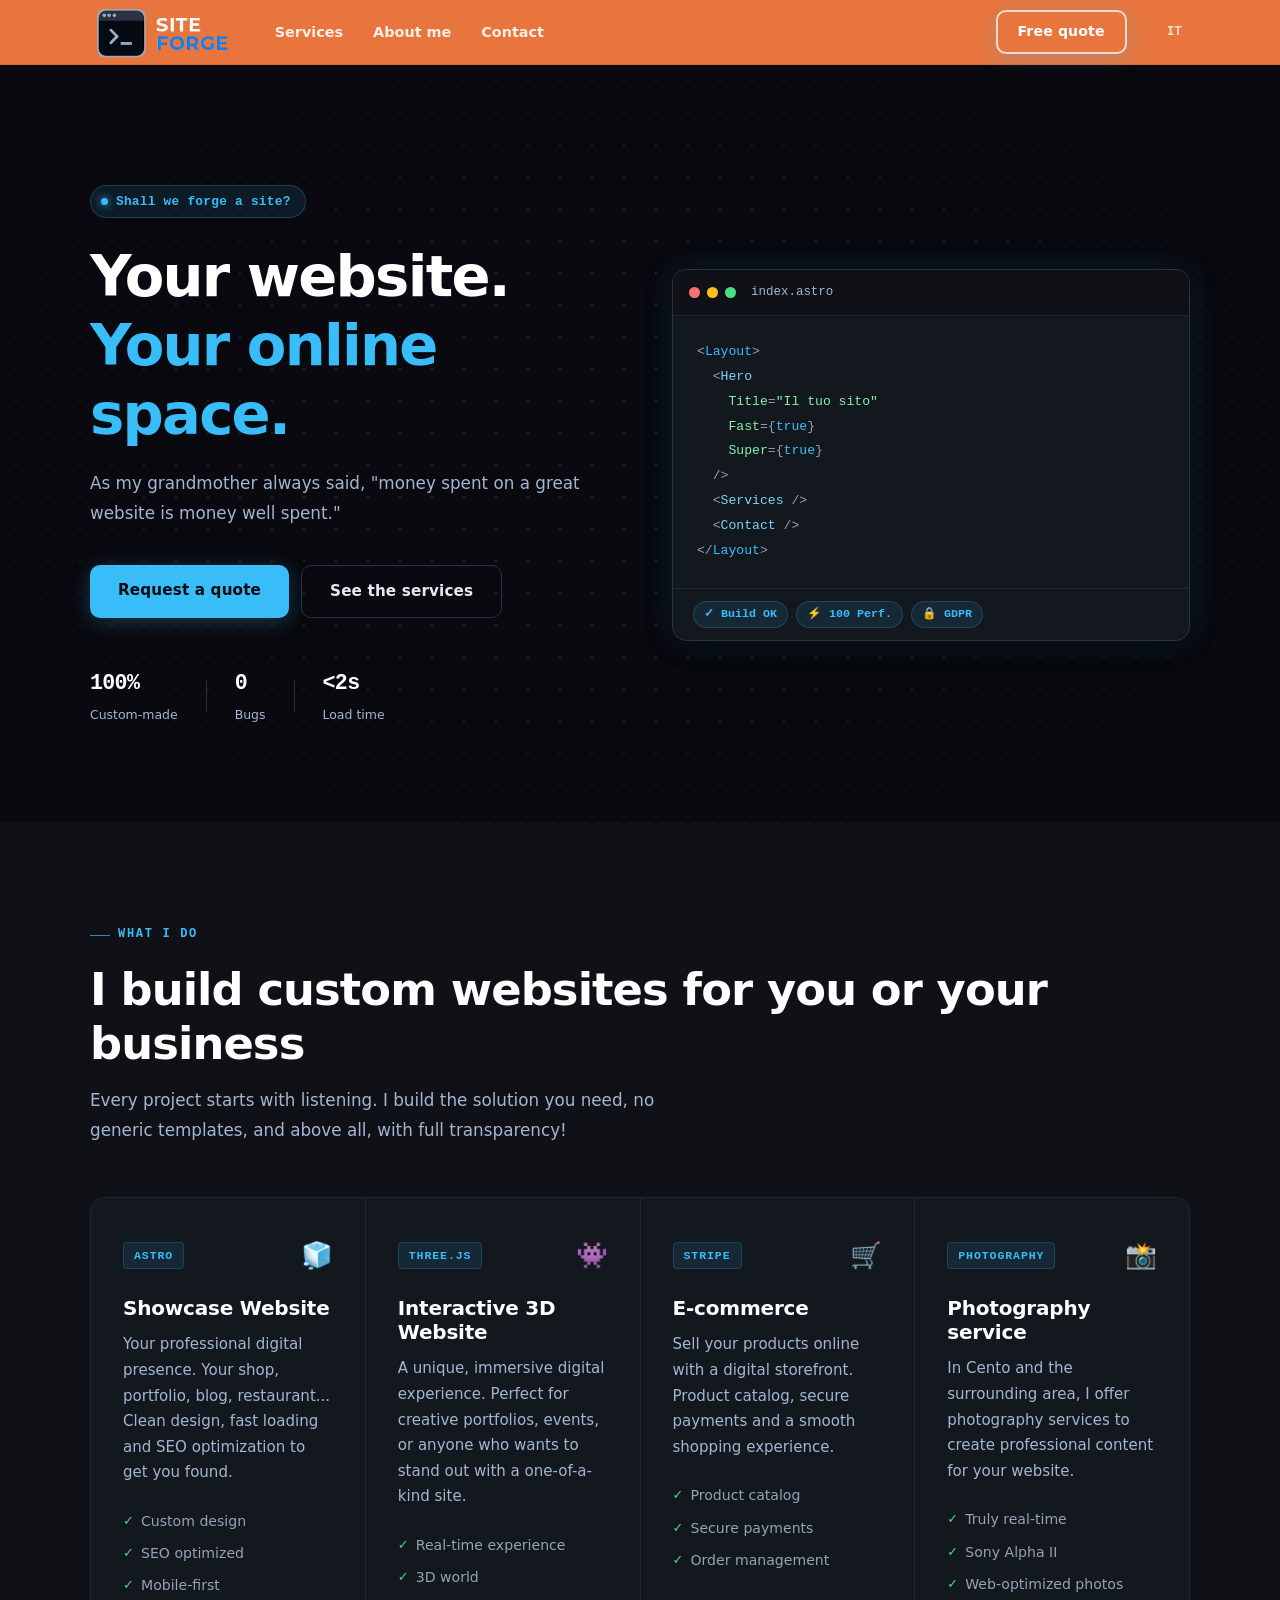
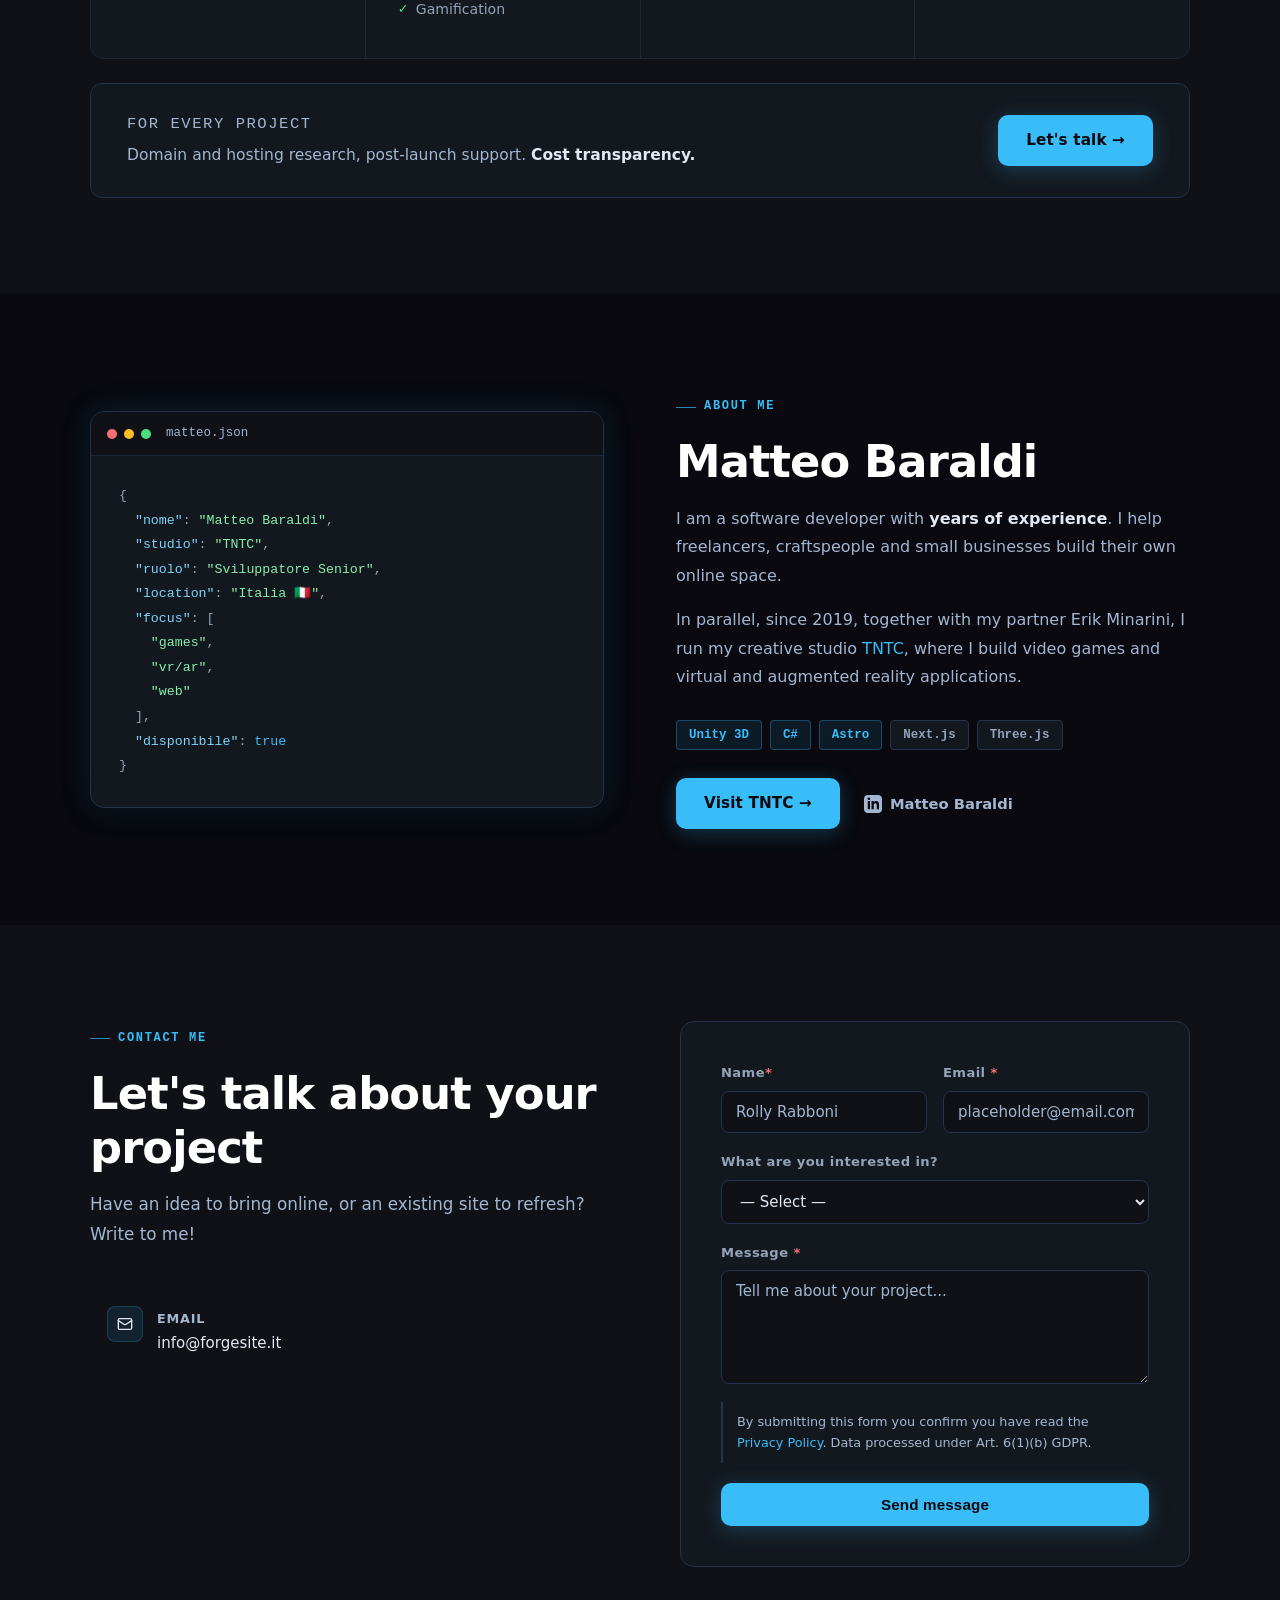
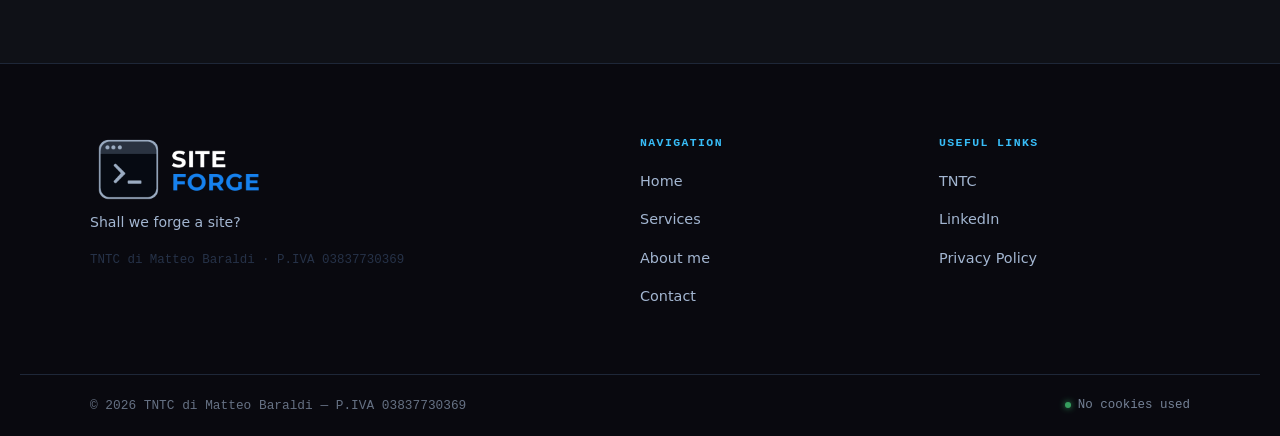
==== en/index.html @ 625a4e88 "Deploy 2026-10-27 16:17 — 124acb19df984d0ac7cc05649ea9182deb481b5a" ====
<!DOCTYPE html><html lang="en"> <head><meta charset="UTF-8"><meta name="viewport" content="width=device-width, initial-scale=1.0"><meta name="description" content="I build showcase sites, e-commerce stores and interactive 3D websites for businesses and professionals in Cento (Italy) and the surrounding area. Modern design, fast loading, SEO optimized."><meta name="author" content="Matteo Baraldi — TNTC"><meta name="robots" content="index, follow"><!-- Canonical --><link rel="canonical" href="https://forgesite.it/en/"><link rel="alternate" hreflang="it" href="https://forgesite.it/"><link rel="alternate" hreflang="en" href="https://forgesite.it/en/"><link rel="alternate" hreflang="x-default" href="https://forgesite.it/"><!-- Open Graph --><meta property="og:site_name" content="SITE FORGE"><meta property="og:title" content="SITE FORGE — Custom websites in Cento, Italy and surroundings"><meta property="og:description" content="I build showcase sites, e-commerce stores and interactive 3D websites for businesses and professionals in Cento (Italy) and the surrounding area. Modern design, fast loading, SEO optimized."><meta property="og:type" content="website"><meta property="og:locale" content="en_US"><meta property="og:url" content="https://forgesite.it/en/"><meta property="og:image" content="https://forgesite.it/thumb.png"><meta property="og:image:width" content="1200"><meta property="og:image:height" content="627"><meta property="og:image:alt" content="SITE FORGE — Custom websites in Cento, Italy and surroundings"><!-- Twitter / X Card --><meta name="twitter:card" content="summary_large_image"><meta name="twitter:title" content="SITE FORGE — Custom websites in Cento, Italy and surroundings"><meta name="twitter:description" content="I build showcase sites, e-commerce stores and interactive 3D websites for businesses and professionals in Cento (Italy) and the surrounding area. Modern design, fast loading, SEO optimized."><meta name="twitter:image" content="https://forgesite.it/thumb.png"><meta name="twitter:image:alt" content="SITE FORGE — Custom websites in Cento, Italy and surroundings"><!-- JSON-LD Structured Data --><script type="application/ld+json">{"@context":"https://schema.org","@graph":[{"@type":"Person","@id":"https://forgesite.it/#person","name":"Matteo Baraldi","url":"https://forgesite.it","email":"info@forgesite.it","jobTitle":"Senior Developer","worksFor":{"@type":"Organization","name":"TNTC di Matteo Baraldi","legalName":"TNTC di Matteo Baraldi","taxID":"03837730369","url":"https://toughnuttocrack.it"},"areaServed":["Cento"],"knowsAbout":["Web Development","Astro","Three.js","E-commerce","SEO"],"sameAs":["https://toughnuttocrack.it","https://www.linkedin.com/in/matteo-baraldi-51747b103"]},{"@type":"ProfessionalService","@id":"https://forgesite.it/#business","name":"SITE FORGE","url":"https://forgesite.it","email":"info@forgesite.it","image":"https://forgesite.it/thumb.png","logo":"https://forgesite.it/512.png","description":"I build showcase sites, e-commerce stores and interactive 3D websites for businesses and professionals in Cento (Italy) and the surrounding area. Modern design, fast loading, SEO optimized.","founder":{"@id":"https://forgesite.it/#person"},"address":{"@type":"PostalAddress","addressRegion":"Emilia-Romagna","addressCountry":"IT"},"areaServed":[{"@type":"City","name":"Cento"},{"@type":"Country","name":"Italia"}],"priceRange":"€€","knowsLanguage":["it","en"]},{"@type":"WebSite","@id":"https://forgesite.it/#website","url":"https://forgesite.it","name":"SITE FORGE","description":"I build showcase sites, e-commerce stores and interactive 3D websites for businesses and professionals in Cento (Italy) and the surrounding area. Modern design, fast loading, SEO optimized.","publisher":{"@id":"https://forgesite.it/#person"},"inLanguage":"en-US"}]}</script><title>SITE FORGE — Custom websites in Cento, Italy and surroundings</title><link rel="icon" type="image/png" sizes="32x32" href="/favicon.png"><link rel="icon" type="image/png" sizes="128x128" href="/128.png"><link rel="icon" type="image/png" sizes="256x256" href="/256.png"><link rel="apple-touch-icon" sizes="256x256" href="/256.png"><!-- GoatCounter analytics — no cookies, GDPR compliant --><script data-goatcounter="https://siteforge.goatcounter.com/count" async src="//gc.zgo.at/count.js"></script><link rel="stylesheet" href="/_astro/index.D1YU9sCZ.css">
<link rel="stylesheet" href="/_astro/index.CNVPacbz.css"></head> <body>  <header class="site-header" id="top" data-astro-cid-3ef6ksr2> <div class="header-inner container" data-astro-cid-3ef6ksr2> <a href="/en" class="logo" aria-label="SITE FORGE — back to top" data-astro-cid-3ef6ksr2> <img src="/256.png" alt="" class="logo-img" width="256" height="256" data-astro-cid-3ef6ksr2> </a> <nav aria-label="Main navigation" data-astro-cid-3ef6ksr2> <ul class="nav-list" data-astro-cid-3ef6ksr2> <li data-astro-cid-3ef6ksr2><a href="#servizi" class="nav-link" data-astro-cid-3ef6ksr2>Services</a></li><li data-astro-cid-3ef6ksr2><a href="#chi-sono" class="nav-link" data-astro-cid-3ef6ksr2>About me</a></li><li data-astro-cid-3ef6ksr2><a href="#contattami" class="nav-link" data-astro-cid-3ef6ksr2>Contact</a></li> </ul> </nav> <a href="#contattami" class="btn btn-primary header-cta" data-astro-cid-3ef6ksr2>Free quote</a> <a href="/" class="lang-switch" data-astro-cid-3ef6ksr2>IT</a> <button class="burger" aria-label="Open menu" aria-expanded="false" aria-controls="mobile-menu" data-astro-cid-3ef6ksr2> <span data-astro-cid-3ef6ksr2></span><span data-astro-cid-3ef6ksr2></span><span data-astro-cid-3ef6ksr2></span> </button> </div> <div class="mobile-menu" id="mobile-menu" aria-hidden="true" data-astro-cid-3ef6ksr2> <ul data-astro-cid-3ef6ksr2> <li data-astro-cid-3ef6ksr2><a href="#servizi" class="mobile-link" data-astro-cid-3ef6ksr2>Services</a></li><li data-astro-cid-3ef6ksr2><a href="#chi-sono" class="mobile-link" data-astro-cid-3ef6ksr2>About me</a></li><li data-astro-cid-3ef6ksr2><a href="#contattami" class="mobile-link" data-astro-cid-3ef6ksr2>Contact</a></li> <li data-astro-cid-3ef6ksr2><a href="#contattami" class="btn btn-primary" style="margin-top:8px;display:block;text-align:center;" data-astro-cid-3ef6ksr2>Free quote</a></li> <li data-astro-cid-3ef6ksr2><a href="/" class="mobile-link" data-astro-cid-3ef6ksr2>IT</a></li> </ul> </div> </header> <script type="module">const t=document.querySelector(".burger"),r=document.getElementById("mobile-menu");t.addEventListener("click",()=>{const e=t.getAttribute("aria-expanded")==="true";t.setAttribute("aria-expanded",String(!e)),r.setAttribute("aria-hidden",String(e)),r.classList.toggle("open",!e),t.classList.toggle("active",!e)});document.querySelectorAll(".mobile-link").forEach(e=>{e.addEventListener("click",()=>{t.setAttribute("aria-expanded","false"),r.setAttribute("aria-hidden","true"),r.classList.remove("open"),t.classList.remove("active")})});const i=document.querySelector(".site-header");window.addEventListener("scroll",()=>{i.classList.toggle("scrolled",window.scrollY>40)},{passive:!0});</script>  <main> <section class="hero" aria-label="Introduction" data-astro-cid-bbe6dxrz> <!-- dot grid background --> <div class="hero-grid" aria-hidden="true" data-astro-cid-bbe6dxrz></div> <div class="hero-inner container" data-astro-cid-bbe6dxrz> <div class="hero-content fade-in" data-astro-cid-bbe6dxrz> <div class="hero-badge" data-astro-cid-bbe6dxrz> <span class="badge-dot" data-astro-cid-bbe6dxrz></span> <span data-astro-cid-bbe6dxrz>Shall we forge a site?</span> </div> <h1 class="hero-title" data-astro-cid-bbe6dxrz> Your website.<br data-astro-cid-bbe6dxrz> <span class="accent" data-astro-cid-bbe6dxrz>Your online space.</span> </h1> <p class="hero-desc" data-astro-cid-bbe6dxrz> As my grandmother always said, &quot;money spent on a great website is money well spent.&quot; </p> <div class="hero-actions" data-astro-cid-bbe6dxrz> <a href="#contattami" class="btn btn-primary" data-astro-cid-bbe6dxrz>Request a quote</a> <a href="#servizi" class="btn btn-outline" data-astro-cid-bbe6dxrz>See the services</a> </div> <div class="hero-stats" data-astro-cid-bbe6dxrz> <div class="stat" data-astro-cid-bbe6dxrz> <span class="stat-n" data-astro-cid-bbe6dxrz>100%</span> <span class="stat-l" data-astro-cid-bbe6dxrz>Custom-made</span> </div> <div class="stat-divider" aria-hidden="true" data-astro-cid-bbe6dxrz></div> <div class="stat" data-astro-cid-bbe6dxrz> <span class="stat-n" data-astro-cid-bbe6dxrz>0</span> <span class="stat-l" data-astro-cid-bbe6dxrz>Bugs</span> </div> <div class="stat-divider" aria-hidden="true" data-astro-cid-bbe6dxrz></div> <div class="stat" data-astro-cid-bbe6dxrz> <span class="stat-n" data-astro-cid-bbe6dxrz>&lt;2s</span> <span class="stat-l" data-astro-cid-bbe6dxrz>Load time</span> </div> </div> </div> <div class="hero-visual fade-in" aria-hidden="true" data-astro-cid-bbe6dxrz> <div class="code-window" data-astro-cid-bbe6dxrz> <div class="code-bar" data-astro-cid-bbe6dxrz> <span class="dot r" data-astro-cid-bbe6dxrz></span><span class="dot y" data-astro-cid-bbe6dxrz></span><span class="dot g" data-astro-cid-bbe6dxrz></span> <span class="code-filename" data-astro-cid-bbe6dxrz>index.astro</span> </div> <pre class="code-body" data-astro-cid-bbe6dxrz><span class="c-muted" data-astro-cid-bbe6dxrz>&lt;</span><span class="c-accent" data-astro-cid-bbe6dxrz>Layout</span><span class="c-muted" data-astro-cid-bbe6dxrz>&gt;</span>
  <span class="c-muted" data-astro-cid-bbe6dxrz>&lt;</span><span class="c-blue" data-astro-cid-bbe6dxrz>Hero</span>
    <span class="c-green" data-astro-cid-bbe6dxrz>Title</span><span class="c-muted" data-astro-cid-bbe6dxrz>=</span><span class="c-green" data-astro-cid-bbe6dxrz>"Il tuo sito"</span>
    <span class="c-green" data-astro-cid-bbe6dxrz>Fast</span><span class="c-muted" data-astro-cid-bbe6dxrz>=&lbrace;</span><span class="c-accent" data-astro-cid-bbe6dxrz>true</span><span class="c-muted" data-astro-cid-bbe6dxrz>&rbrace;</span>
    <span class="c-green" data-astro-cid-bbe6dxrz>Super</span><span class="c-muted" data-astro-cid-bbe6dxrz>=&lbrace;</span><span class="c-accent" data-astro-cid-bbe6dxrz>true</span><span class="c-muted" data-astro-cid-bbe6dxrz>&rbrace;</span>
  <span class="c-muted" data-astro-cid-bbe6dxrz>/&gt;</span>
  <span class="c-muted" data-astro-cid-bbe6dxrz>&lt;</span><span class="c-blue" data-astro-cid-bbe6dxrz>Services</span> <span class="c-muted" data-astro-cid-bbe6dxrz>/&gt;</span>
  <span class="c-muted" data-astro-cid-bbe6dxrz>&lt;</span><span class="c-blue" data-astro-cid-bbe6dxrz>Contact</span> <span class="c-muted" data-astro-cid-bbe6dxrz>/&gt;</span>
<span class="c-muted" data-astro-cid-bbe6dxrz>&lt;/</span><span class="c-accent" data-astro-cid-bbe6dxrz>Layout</span><span class="c-muted" data-astro-cid-bbe6dxrz>&gt;</span></pre> <div class="code-footer" data-astro-cid-bbe6dxrz> <span class="pill" data-astro-cid-bbe6dxrz>✓ Build OK</span> <span class="pill" data-astro-cid-bbe6dxrz>⚡ 100 Perf.</span> <span class="pill" data-astro-cid-bbe6dxrz>🔒 GDPR</span> </div> </div> </div> </div> </section>  <section id="servizi" aria-labelledby="servizi-title" data-astro-cid-w6twagzt> <div class="container" data-astro-cid-w6twagzt> <div class="fade-in" data-astro-cid-w6twagzt> <span class="section-label" data-astro-cid-w6twagzt>What I do</span> <h2 class="section-title" id="servizi-title" data-astro-cid-w6twagzt>I build custom websites for you or your business</h2> <p class="section-subtitle" data-astro-cid-w6twagzt> Every project starts with listening. I build the solution you need, no generic templates, and above all, with full transparency! </p> </div> <div class="servizi-grid" data-astro-cid-w6twagzt> <article class="card fade-in" style="transition-delay: 0s" data-astro-cid-w6twagzt> <div class="card-top" data-astro-cid-w6twagzt> <span class="card-tag" data-astro-cid-w6twagzt>Astro</span> <span class="card-emoji" aria-hidden="true" data-astro-cid-w6twagzt>🧊</span> </div> <h3 class="card-title" data-astro-cid-w6twagzt>Showcase Website</h3> <p class="card-desc" data-astro-cid-w6twagzt>Your professional digital presence. Your shop, portfolio, blog, restaurant... Clean design, fast loading and SEO optimization to get you found.</p> <ul class="card-punti" data-astro-cid-w6twagzt> <li data-astro-cid-w6twagzt>Custom design</li><li data-astro-cid-w6twagzt>SEO optimized</li><li data-astro-cid-w6twagzt>Mobile-first</li> </ul> </article><article class="card fade-in" style="transition-delay: 0.12s" data-astro-cid-w6twagzt> <div class="card-top" data-astro-cid-w6twagzt> <span class="card-tag" data-astro-cid-w6twagzt>Three.js</span> <span class="card-emoji" aria-hidden="true" data-astro-cid-w6twagzt>👾</span> </div> <h3 class="card-title" data-astro-cid-w6twagzt>Interactive 3D Website</h3> <p class="card-desc" data-astro-cid-w6twagzt>A unique, immersive digital experience. Perfect for creative portfolios, events, or anyone who wants to stand out with a one-of-a-kind site.</p> <ul class="card-punti" data-astro-cid-w6twagzt> <li data-astro-cid-w6twagzt>Real-time experience</li><li data-astro-cid-w6twagzt>3D world</li><li data-astro-cid-w6twagzt>Gamification</li> </ul> </article><article class="card fade-in" style="transition-delay: 0.24s" data-astro-cid-w6twagzt> <div class="card-top" data-astro-cid-w6twagzt> <span class="card-tag" data-astro-cid-w6twagzt>Stripe</span> <span class="card-emoji" aria-hidden="true" data-astro-cid-w6twagzt>🛒</span> </div> <h3 class="card-title" data-astro-cid-w6twagzt>E-commerce</h3> <p class="card-desc" data-astro-cid-w6twagzt>Sell your products online with a digital storefront. Product catalog, secure payments and a smooth shopping experience.</p> <ul class="card-punti" data-astro-cid-w6twagzt> <li data-astro-cid-w6twagzt>Product catalog</li><li data-astro-cid-w6twagzt>Secure payments</li><li data-astro-cid-w6twagzt>Order management</li> </ul> </article><article class="card fade-in" style="transition-delay: 0.36s" data-astro-cid-w6twagzt> <div class="card-top" data-astro-cid-w6twagzt> <span class="card-tag" data-astro-cid-w6twagzt>Photography</span> <span class="card-emoji" aria-hidden="true" data-astro-cid-w6twagzt>📸</span> </div> <h3 class="card-title" data-astro-cid-w6twagzt>Photography service</h3> <p class="card-desc" data-astro-cid-w6twagzt>In Cento and the surrounding area, I offer photography services to create professional content for your website.</p> <ul class="card-punti" data-astro-cid-w6twagzt> <li data-astro-cid-w6twagzt>Truly real-time</li><li data-astro-cid-w6twagzt>Sony Alpha II</li><li data-astro-cid-w6twagzt>Web-optimized photos</li> </ul> </article> </div> <div class="servizi-nota fade-in" data-astro-cid-w6twagzt> <div class="nota-text" data-astro-cid-w6twagzt> <p class="nota-label" data-astro-cid-w6twagzt>For every project</p> <p data-astro-cid-w6twagzt>Domain and hosting research, post-launch support. <strong data-astro-cid-w6twagzt>Cost transparency.</strong></p> </div> <a href="#contattami" class="btn btn-primary" data-astro-cid-w6twagzt>Let&#39;s talk →</a> </div> </div> </section>  <section id="chi-sono" aria-labelledby="chi-sono-title" data-astro-cid-bcfkmavs> <div class="container chi-inner" data-astro-cid-bcfkmavs> <!-- Code-style card left --> <div class="chi-card fade-in" aria-hidden="true" data-astro-cid-bcfkmavs> <div class="card-bar" data-astro-cid-bcfkmavs> <span class="dot r" data-astro-cid-bcfkmavs></span><span class="dot y" data-astro-cid-bcfkmavs></span><span class="dot g" data-astro-cid-bcfkmavs></span> <span class="card-file" data-astro-cid-bcfkmavs>matteo.json</span> </div> <pre class="card-code" data-astro-cid-bcfkmavs><code data-astro-cid-bcfkmavs>&lbrace;
  <span class="k" data-astro-cid-bcfkmavs>"nome"</span>: <span class="s" data-astro-cid-bcfkmavs>"Matteo Baraldi"</span>,
  <span class="k" data-astro-cid-bcfkmavs>"studio"</span>: <span class="s" data-astro-cid-bcfkmavs>"TNTC"</span>,
  <span class="k" data-astro-cid-bcfkmavs>"ruolo"</span>: <span class="s" data-astro-cid-bcfkmavs>"Sviluppatore Senior"</span>,
  <span class="k" data-astro-cid-bcfkmavs>"location"</span>: <span class="s" data-astro-cid-bcfkmavs>"Italia 🇮🇹"</span>,
  <span class="k" data-astro-cid-bcfkmavs>"focus"</span>: [
    <span class="s" data-astro-cid-bcfkmavs>"games"</span>,
    <span class="s" data-astro-cid-bcfkmavs>"vr/ar"</span>,
    <span class="s" data-astro-cid-bcfkmavs>"web"</span>
  ],
  <span class="k" data-astro-cid-bcfkmavs>"disponibile"</span>: <span class="b" data-astro-cid-bcfkmavs>true</span>
&rbrace;</code></pre> </div> <!-- Content right --> <div class="chi-content fade-in" data-astro-cid-bcfkmavs> <span class="section-label" data-astro-cid-bcfkmavs>About me</span> <h2 class="section-title" id="chi-sono-title" data-astro-cid-bcfkmavs>Matteo Baraldi</h2> <p class="chi-desc" data-astro-cid-bcfkmavs> I am a software developer with <strong data-astro-cid-bcfkmavs>years of experience</strong>. I help freelancers, craftspeople and small businesses build their own online space. </p> <p class="chi-desc" data-astro-cid-bcfkmavs> In parallel, since 2019, together with my partner Erik Minarini, I run my creative studio <a href="https://toughnuttocrack.it/" target="_blank" rel="noopener noreferrer" data-astro-cid-bcfkmavs>TNTC</a>, where I build video games and virtual and augmented reality applications. </p> <div class="skills-wrap" data-astro-cid-bcfkmavs> <span class="skill skill--accent" data-astro-cid-bcfkmavs>Unity 3D</span><span class="skill skill--accent" data-astro-cid-bcfkmavs>C#</span><span class="skill skill--accent" data-astro-cid-bcfkmavs>Astro</span><span class="skill " data-astro-cid-bcfkmavs>Next.js</span><span class="skill " data-astro-cid-bcfkmavs>Three.js</span> </div> <div class="chi-ctas" data-astro-cid-bcfkmavs> <a href="https://toughnuttocrack.it/" target="_blank" rel="noopener noreferrer" class="btn btn-primary" data-astro-cid-bcfkmavs> Visit TNTC → </a> <a href="https://www.linkedin.com/in/matteo-baraldi-51747b103" target="_blank" rel="noopener noreferrer" class="link-social" data-astro-cid-bcfkmavs> <svg xmlns="http://www.w3.org/2000/svg" width="18" height="18" viewBox="0 0 24 24" fill="currentColor" aria-hidden="true" data-astro-cid-bcfkmavs><path d="M19 0h-14c-2.761 0-5 2.239-5 5v14c0 2.761 2.239 5 5 5h14c2.762 0 5-2.239 5-5v-14c0-2.761-2.238-5-5-5zm-11 19h-3v-11h3v11zm-1.5-12.268c-.966 0-1.75-.79-1.75-1.764s.784-1.764 1.75-1.764 1.75.79 1.75 1.764-.783 1.764-1.75 1.764zm13.5 12.268h-3v-5.604c0-3.368-4-3.113-4 0v5.604h-3v-11h3v1.765c1.396-2.586 7-2.777 7 2.476v6.759z" data-astro-cid-bcfkmavs></path></svg>
Matteo Baraldi
</a> </div> </div> </div> </section>  <section id="contattami" aria-labelledby="contattami-title" data-astro-cid-ndt6a6d4> <div class="container" data-astro-cid-ndt6a6d4> <div class="contattami-inner" data-astro-cid-ndt6a6d4> <div class="contattami-info fade-in" data-astro-cid-ndt6a6d4> <span class="section-label" data-astro-cid-ndt6a6d4>Contact me</span> <h2 class="section-title" id="contattami-title" data-astro-cid-ndt6a6d4>Let&#39;s talk about your project</h2> <p class="section-subtitle" style="margin-bottom:40px;" data-astro-cid-ndt6a6d4> Have an idea to bring online, or an existing site to refresh? Write to me! </p> <div class="info-list" data-astro-cid-ndt6a6d4> <a href="mailto:info@forgesite.it" class="info-item" data-astro-cid-ndt6a6d4> <span class="info-icon" data-astro-cid-ndt6a6d4> <svg xmlns="http://www.w3.org/2000/svg" width="16" height="16" viewBox="0 0 24 24" fill="none" stroke="currentColor" stroke-width="2" stroke-linecap="round" stroke-linejoin="round" aria-hidden="true" data-astro-cid-ndt6a6d4><rect width="20" height="16" x="2" y="4" rx="2" data-astro-cid-ndt6a6d4></rect><path d="m22 7-8.97 5.7a1.94 1.94 0 0 1-2.06 0L2 7" data-astro-cid-ndt6a6d4></path></svg> </span> <div data-astro-cid-ndt6a6d4> <strong data-astro-cid-ndt6a6d4>Email</strong> <span data-astro-cid-ndt6a6d4>info@forgesite.it</span> </div> </a> <!-- <a href="https://toughnuttocrack.it/" target="_blank" rel="noopener noreferrer" class="info-item">
            <span class="info-icon">
              <svg xmlns="http://www.w3.org/2000/svg" width="16" height="16" viewBox="0 0 24 24" fill="none" stroke="currentColor" stroke-width="2" stroke-linecap="round" stroke-linejoin="round" aria-hidden="true"><circle cx="12" cy="12" r="10"/><path d="M12 2a14.5 14.5 0 0 0 0 20 14.5 14.5 0 0 0 0-20"/><path d="M2 12h20"/></svg>
            </span>
            <div>
              <strong>Studio</strong>
              <span>toughnuttocrack.it</span>
            </div>
          </a>

          <div class="info-item">
            <span class="info-icon">
              <svg xmlns="http://www.w3.org/2000/svg" width="16" height="16" viewBox="0 0 24 24" fill="none" stroke="currentColor" stroke-width="2" stroke-linecap="round" stroke-linejoin="round" aria-hidden="true"><path d="M12 22s8-4 8-10V5l-8-3-8 3v7c0 6 8 10 8 10z"/></svg>
            </span>
            <div>
              <strong>Privacy</strong>
              <span>Nessun cookie · Nessun tracciamento</span>
            </div>
          </div> --> </div> </div> <div class="form-wrap fade-in" data-astro-cid-ndt6a6d4> <form id="contact-form" action="https://formspree.io/f/xwvynqne" method="POST" novalidate data-astro-cid-ndt6a6d4> <div class="form-row" data-astro-cid-ndt6a6d4> <div class="form-group" data-astro-cid-ndt6a6d4> <label for="nome" data-astro-cid-ndt6a6d4>Name<span aria-hidden="true" data-astro-cid-ndt6a6d4>*</span></label> <input type="text" id="nome" name="nome" required placeholder="Rolly Rabboni" autocomplete="name" data-astro-cid-ndt6a6d4> </div> <div class="form-group" data-astro-cid-ndt6a6d4> <label for="email" data-astro-cid-ndt6a6d4>Email <span aria-hidden="true" data-astro-cid-ndt6a6d4>*</span></label> <input type="email" id="email" name="email" required placeholder="placeholder@email.com" autocomplete="email" data-astro-cid-ndt6a6d4> </div> </div> <div class="form-group" data-astro-cid-ndt6a6d4> <label for="servizio" data-astro-cid-ndt6a6d4>What are you interested in?</label> <select id="servizio" name="servizio" data-astro-cid-ndt6a6d4> <option value="" data-astro-cid-ndt6a6d4>— Select —</option> <option value="vetrina" data-astro-cid-ndt6a6d4>Showcase Website</option><option value="ecommerce" data-astro-cid-ndt6a6d4>E-commerce</option><option value="restyling" data-astro-cid-ndt6a6d4>Existing site restyling</option><option value="sito3d" data-astro-cid-ndt6a6d4>3D Website</option><option value="altro" data-astro-cid-ndt6a6d4>Other</option> </select> </div> <div class="form-group" data-astro-cid-ndt6a6d4> <label for="messaggio" data-astro-cid-ndt6a6d4>Message <span aria-hidden="true" data-astro-cid-ndt6a6d4>*</span></label> <textarea id="messaggio" name="messaggio" required rows="5" placeholder="Tell me about your project..." data-astro-cid-ndt6a6d4></textarea> </div> <!-- Honeypot anti-spam --> <input type="text" name="_gotcha" style="display:none" tabindex="-1" autocomplete="off" data-astro-cid-ndt6a6d4> <input type="hidden" name="_subject" value="Nuovo messaggio da SITE FORGE" data-astro-cid-ndt6a6d4> <div class="form-privacy" data-astro-cid-ndt6a6d4> <p class="privacy-notice" data-astro-cid-ndt6a6d4> By submitting this form you confirm you have read the <a href="/en/privacy-policy" target="_blank" data-astro-cid-ndt6a6d4>Privacy Policy</a>.  Data processed under Art. 6(1)(b) GDPR. </p> </div> <button type="submit" class="btn btn-primary btn-submit" id="submit-btn" data-submit-label="Send message" data-submitting-label="Sending…" data-success-label="✓ Message sent!" data-error-label="✗ Something went wrong. Email me at info@forgesite.it" data-astro-cid-ndt6a6d4> Send message </button> <div class="form-status" id="form-status" aria-live="polite" aria-atomic="true" data-astro-cid-ndt6a6d4></div> </form> </div> </div> </div> </section> <script type="module">const e=document.getElementById("contact-form"),s=document.getElementById("form-status"),t=document.getElementById("submit-btn");e.addEventListener("submit",async a=>{if(a.preventDefault(),!e.checkValidity()){e.reportValidity();return}const n=t.dataset.submitLabel,o=t.dataset.submittingLabel,c=t.dataset.successLabel,r=t.dataset.errorLabel;t.disabled=!0,t.textContent=o,s.textContent="",s.className="form-status";try{if((await fetch(e.action,{method:"POST",body:new FormData(e),headers:{Accept:"application/json"}})).ok)s.textContent=c,s.classList.add("success"),e.reset();else throw new Error}catch{s.textContent=r,s.classList.add("error")}finally{t.disabled=!1,t.textContent=n}});</script>  </main> <footer class="site-footer" data-astro-cid-sz7xmlte> <div class="container footer-inner" data-astro-cid-sz7xmlte> <div class="footer-brand" data-astro-cid-sz7xmlte> <a href="/en" class="logo" aria-label="SITE FORGE — back to top" data-astro-cid-sz7xmlte> <img src="/512.png" alt="" class="logo-img" width="512" height="512" data-astro-cid-sz7xmlte> </a> <p class="footer-tagline" data-astro-cid-sz7xmlte>Shall we forge a site?</p> <p class="footer-piva" data-astro-cid-sz7xmlte>TNTC di Matteo Baraldi · P.IVA 03837730369</p> </div> <nav class="footer-nav" aria-label="Footer quick links" data-astro-cid-sz7xmlte> <h3 data-astro-cid-sz7xmlte>Navigation</h3> <ul data-astro-cid-sz7xmlte> <li data-astro-cid-sz7xmlte><a href="#top" data-astro-cid-sz7xmlte>Home</a></li><li data-astro-cid-sz7xmlte><a href="#servizi" data-astro-cid-sz7xmlte>Services</a></li><li data-astro-cid-sz7xmlte><a href="#chi-sono" data-astro-cid-sz7xmlte>About me</a></li><li data-astro-cid-sz7xmlte><a href="#contattami" data-astro-cid-sz7xmlte>Contact</a></li> </ul> </nav> <div class="footer-links" data-astro-cid-sz7xmlte> <h3 data-astro-cid-sz7xmlte>Useful links</h3> <ul data-astro-cid-sz7xmlte> <li data-astro-cid-sz7xmlte><a href="https://toughnuttocrack.it/" target="_blank" rel="noopener noreferrer" data-astro-cid-sz7xmlte>TNTC</a></li> <li data-astro-cid-sz7xmlte><a href="https://www.linkedin.com/in/matteo-baraldi-51747b103" target="_blank" rel="noopener noreferrer" data-astro-cid-sz7xmlte>LinkedIn</a></li> <li data-astro-cid-sz7xmlte><a href="/en/privacy-policy" data-astro-cid-sz7xmlte>Privacy Policy</a></li> </ul> </div> <!-- <div class="footer-contact">
      <h3>Contatti</h3>
      <ul>
        <li><a href="mailto:info@forgesite.it">info@forgesite.it</a></li>
      </ul>
    </div> --> </div> <div class="footer-bottom" data-astro-cid-sz7xmlte> <div class="container footer-bottom-inner" data-astro-cid-sz7xmlte> <p class="footer-copy" data-astro-cid-sz7xmlte>© 2026 TNTC di Matteo Baraldi — P.IVA 03837730369</p> <p class="footer-badge" data-astro-cid-sz7xmlte> <span class="badge-dot" data-astro-cid-sz7xmlte></span> No cookies used </p> </div> </div> </footer>   <script type="module">const s=new IntersectionObserver(e=>e.forEach(r=>{r.isIntersecting&&(r.target.classList.add("visible"),s.unobserve(r.target))}),{threshold:.12});document.querySelectorAll(".fade-in").forEach(e=>s.observe(e));</script> </body> </html>
---- _astro/index.D1YU9sCZ.css ----
:root{--bg: #09090f;--surface: #0f1117;--card: #13181f;--border: #1e2738;--border-mid: #263248;--text: #e2e8f4;--muted: #a3b6d1;--subtle: #94a3b8;--accent: #38bdf8;--accent-dim: rgba(56, 189, 248, .1);--accent-glow: rgba(56, 189, 248, .18);--green: #4ade80;--red: #f87171;--white: #ffffff;--font: "Inter", system-ui, "Segoe UI", Helvetica, Arial, sans-serif;--mono: "JetBrains Mono", "Fira Code", "Cascadia Code", monospace;--radius: 10px;--shadow: 0 4px 24px rgba(0, 0, 0, .45);--shadow-accent: 0 0 32px rgba(56, 189, 248, .15);--transition: .22s ease}*,*:before,*:after{box-sizing:border-box;margin:0;padding:0}html{scroll-behavior:smooth;font-size:16px}body{font-family:var(--font);background:var(--bg);color:var(--text);line-height:1.65;-webkit-font-smoothing:antialiased}img{max-width:100%;display:block}a{color:var(--accent);text-decoration:none}a:hover{text-decoration:underline}h1,h2,h3{line-height:1.2;font-weight:700}section{padding:96px 20px}.container{max-width:1100px;margin:0 auto}.section-label{display:inline-flex;align-items:center;gap:8px;font-size:.75rem;font-weight:600;letter-spacing:.14em;text-transform:uppercase;color:var(--accent);font-family:var(--mono);margin-bottom:18px}.section-label:before{content:"";display:inline-block;width:20px;height:1px;background:var(--accent);opacity:.7}.section-title{font-size:clamp(1.9rem,4vw,2.8rem);color:var(--white);margin-bottom:16px;letter-spacing:-.02em}.section-subtitle{font-size:1.05rem;color:var(--muted);max-width:580px;margin-bottom:52px;line-height:1.75}.btn{display:inline-block;padding:13px 28px;border-radius:var(--radius);font-weight:600;font-size:.95rem;cursor:pointer;transition:transform var(--transition),box-shadow var(--transition),background var(--transition),color var(--transition);border:none;text-decoration:none;letter-spacing:.01em}.btn:hover{transform:translateY(-2px);text-decoration:none}.btn-primary{background:var(--accent);color:var(--bg);font-weight:700;box-shadow:0 4px 20px #38bdf840}.btn-primary:hover{background:#7dd3fc;box-shadow:0 6px 28px #38bdf866;color:var(--bg)}.btn-outline{background:transparent;color:var(--text);border:1px solid var(--border-mid)}.btn-outline:hover{border-color:var(--accent);color:var(--accent);background:var(--accent-dim)}.fade-in{opacity:0;transform:translateY(28px);transition:opacity .65s ease,transform .65s ease}.fade-in.visible{opacity:1;transform:translateY(0)}@media(max-width:768px){section{padding:72px 16px}}.site-header[data-astro-cid-3ef6ksr2]{position:sticky;top:0;z-index:100;background:#e8753d;border-bottom:1px solid rgba(0,0,0,.08);transition:box-shadow var(--transition);padding:0 20px}.site-header[data-astro-cid-3ef6ksr2].scrolled{box-shadow:0 2px 20px #00000026}.header-inner[data-astro-cid-3ef6ksr2]{display:flex;align-items:center;gap:32px;padding:6px 0;transition:padding var(--transition)}.scrolled[data-astro-cid-3ef6ksr2] .header-inner[data-astro-cid-3ef6ksr2]{padding:4px 0}.logo[data-astro-cid-3ef6ksr2]{text-decoration:none;flex-shrink:0;display:inline-flex;align-items:center}.logo[data-astro-cid-3ef6ksr2]:hover{text-decoration:none;opacity:.85}.logo-img[data-astro-cid-3ef6ksr2]{height:52px;width:auto;display:block}nav[data-astro-cid-3ef6ksr2]{flex:1}.nav-list[data-astro-cid-3ef6ksr2]{display:flex;gap:2px;list-style:none}.nav-link[data-astro-cid-3ef6ksr2]{color:#ffffffe0;font-size:.9rem;font-weight:600;padding:6px 14px;border-radius:6px;transition:color var(--transition),background var(--transition);text-decoration:none}.nav-link[data-astro-cid-3ef6ksr2]:hover{color:#fff;background:#ffffff26;text-decoration:none}.header-cta[data-astro-cid-3ef6ksr2]{padding:8px 20px;font-size:.88rem;font-weight:700;flex-shrink:0;background:transparent;color:#fff;border:2px solid rgba(255,255,255,.75);border-radius:var(--radius);text-decoration:none;transition:background var(--transition),color var(--transition),border-color var(--transition)}.header-cta[data-astro-cid-3ef6ksr2]:hover{background:#fff;color:#fe8d59;border-color:#fff;text-decoration:none}.lang-switch[data-astro-cid-3ef6ksr2]{font-family:var(--mono);font-size:.8rem;font-weight:700;color:#ffffffbf;padding:6px 8px;border-radius:6px;flex-shrink:0;text-decoration:none;transition:color var(--transition),background var(--transition)}.lang-switch[data-astro-cid-3ef6ksr2]:hover{color:#fff;background:#ffffff26;text-decoration:none}.burger[data-astro-cid-3ef6ksr2]{display:none;flex-direction:column;gap:5px;background:none;border:none;cursor:pointer;padding:6px;margin-left:auto}.burger[data-astro-cid-3ef6ksr2] span[data-astro-cid-3ef6ksr2]{display:block;width:22px;height:2px;background:#fff;border-radius:2px;transition:transform .3s,opacity .3s}.burger[data-astro-cid-3ef6ksr2].active span[data-astro-cid-3ef6ksr2]:nth-child(1){transform:translateY(7px) rotate(45deg)}.burger[data-astro-cid-3ef6ksr2].active span[data-astro-cid-3ef6ksr2]:nth-child(2){opacity:0}.burger[data-astro-cid-3ef6ksr2].active span[data-astro-cid-3ef6ksr2]:nth-child(3){transform:translateY(-7px) rotate(-45deg)}.mobile-menu[data-astro-cid-3ef6ksr2]{display:none;padding:0 20px 20px;border-top:1px solid rgba(255,255,255,.2);background:#fe8d59}.mobile-menu[data-astro-cid-3ef6ksr2] ul[data-astro-cid-3ef6ksr2]{list-style:none;display:flex;flex-direction:column;gap:4px;padding-top:12px}.mobile-link[data-astro-cid-3ef6ksr2]{display:block;color:#ffffffe0;padding:10px 0;font-weight:600;text-decoration:none;border-bottom:1px solid rgba(255,255,255,.15)}.mobile-link[data-astro-cid-3ef6ksr2]:hover{color:#fff;text-decoration:none}.mobile-menu[data-astro-cid-3ef6ksr2].open{display:block}@media(max-width:768px){.nav-list[data-astro-cid-3ef6ksr2],.header-cta[data-astro-cid-3ef6ksr2]{display:none}.burger[data-astro-cid-3ef6ksr2]{display:flex}}.site-footer[data-astro-cid-sz7xmlte]{background:var(--bg);border-top:1px solid var(--border);padding:72px 20px 0}.footer-inner[data-astro-cid-sz7xmlte]{display:grid;grid-template-columns:2fr 1fr 1fr;gap:48px;padding-bottom:64px}.logo[data-astro-cid-sz7xmlte]{text-decoration:none;display:inline-flex;align-items:center;margin-bottom:12px}.logo[data-astro-cid-sz7xmlte]:hover{text-decoration:none;opacity:.85}.logo-img[data-astro-cid-sz7xmlte]{height:64px;width:auto;display:block}.footer-tagline[data-astro-cid-sz7xmlte]{font-size:.88rem;color:var(--muted);line-height:1.55;margin-bottom:8px}.footer-piva[data-astro-cid-sz7xmlte]{font-size:.78rem;color:var(--border-mid);font-family:var(--mono);margin-top:16px}.footer-nav[data-astro-cid-sz7xmlte] h3[data-astro-cid-sz7xmlte],.footer-links[data-astro-cid-sz7xmlte] h3[data-astro-cid-sz7xmlte],.footer-contact[data-astro-cid-sz7xmlte] h3[data-astro-cid-sz7xmlte]{font-size:.72rem;font-family:var(--mono);letter-spacing:.12em;text-transform:uppercase;color:var(--accent);margin-bottom:18px;font-weight:600}.footer-nav[data-astro-cid-sz7xmlte] ul[data-astro-cid-sz7xmlte],.footer-links[data-astro-cid-sz7xmlte] ul[data-astro-cid-sz7xmlte],.footer-contact[data-astro-cid-sz7xmlte] ul[data-astro-cid-sz7xmlte]{list-style:none;display:flex;flex-direction:column;gap:12px}.footer-nav[data-astro-cid-sz7xmlte] a[data-astro-cid-sz7xmlte],.footer-links[data-astro-cid-sz7xmlte] a[data-astro-cid-sz7xmlte],.footer-contact[data-astro-cid-sz7xmlte] a[data-astro-cid-sz7xmlte]{color:var(--muted);font-size:.9rem;transition:color var(--transition);text-decoration:none}.footer-nav[data-astro-cid-sz7xmlte] a[data-astro-cid-sz7xmlte]:hover,.footer-links[data-astro-cid-sz7xmlte] a[data-astro-cid-sz7xmlte]:hover,.footer-contact[data-astro-cid-sz7xmlte] a[data-astro-cid-sz7xmlte]:hover{color:var(--text);text-decoration:none}.footer-bottom[data-astro-cid-sz7xmlte]{border-top:1px solid var(--border);padding:20px 0}.footer-bottom-inner[data-astro-cid-sz7xmlte]{display:flex;justify-content:space-between;align-items:center;gap:16px;flex-wrap:wrap}.footer-copy[data-astro-cid-sz7xmlte]{font-size:.8rem;color:var(--muted);opacity:.6;font-family:var(--mono)}.footer-badge[data-astro-cid-sz7xmlte]{display:inline-flex;align-items:center;gap:7px;font-size:.78rem;color:var(--muted);font-family:var(--mono);opacity:.7}.badge-dot[data-astro-cid-sz7xmlte]{width:6px;height:6px;border-radius:50%;background:var(--green);box-shadow:0 0 6px var(--green)}@media(max-width:900px){.footer-inner[data-astro-cid-sz7xmlte]{grid-template-columns:1fr 1fr}}@media(max-width:520px){.footer-inner[data-astro-cid-sz7xmlte]{grid-template-columns:1fr;gap:32px;text-align:center}.footer-inner[data-astro-cid-sz7xmlte] .logo[data-astro-cid-sz7xmlte]{justify-content:center}.footer-nav[data-astro-cid-sz7xmlte] ul[data-astro-cid-sz7xmlte],.footer-links[data-astro-cid-sz7xmlte] ul[data-astro-cid-sz7xmlte],.footer-contact[data-astro-cid-sz7xmlte] ul[data-astro-cid-sz7xmlte]{align-items:center}.footer-bottom-inner[data-astro-cid-sz7xmlte]{flex-direction:column;text-align:center}}
---- _astro/index.CNVPacbz.css ----
.hero[data-astro-cid-bbe6dxrz]{position:relative;overflow:hidden;padding:120px 20px 96px;background:var(--bg)}.hero-grid[data-astro-cid-bbe6dxrz]{position:absolute;inset:0;background-image:radial-gradient(circle,rgba(56,189,248,.18) 1px,transparent 1px);background-size:32px 32px;mask-image:radial-gradient(ellipse 80% 80% at 50% 50%,black 30%,transparent 100%);-webkit-mask-image:radial-gradient(ellipse 80% 80% at 50% 50%,black 30%,transparent 100%);pointer-events:none}.hero-inner[data-astro-cid-bbe6dxrz]{position:relative;z-index:1;display:grid;grid-template-columns:1fr 1fr;gap:64px;align-items:center}.hero-badge[data-astro-cid-bbe6dxrz]{display:inline-flex;align-items:center;gap:8px;background:var(--accent-dim);border:1px solid rgba(56,189,248,.25);color:var(--accent);font-size:.8rem;font-weight:600;padding:5px 14px 5px 10px;border-radius:20px;margin-bottom:24px;letter-spacing:.02em;font-family:var(--mono)}.badge-dot[data-astro-cid-bbe6dxrz]{width:7px;height:7px;border-radius:50%;background:var(--accent);box-shadow:0 0 8px var(--accent);animation:pulse 2s ease infinite}@keyframes pulse{0%,to{opacity:1}50%{opacity:.4}}.hero-title[data-astro-cid-bbe6dxrz]{font-size:clamp(2.4rem,5vw,3.6rem);color:var(--white);letter-spacing:-.03em;margin-bottom:20px}.accent[data-astro-cid-bbe6dxrz]{color:var(--accent)}.hero-desc[data-astro-cid-bbe6dxrz]{font-size:1.05rem;color:var(--muted);max-width:500px;margin-bottom:36px;line-height:1.78}.hero-actions[data-astro-cid-bbe6dxrz]{display:flex;gap:12px;flex-wrap:wrap;margin-bottom:48px}.hero-stats[data-astro-cid-bbe6dxrz]{display:flex;align-items:center;gap:28px}.stat[data-astro-cid-bbe6dxrz]{display:flex;flex-direction:column;gap:3px}.stat-n[data-astro-cid-bbe6dxrz]{font-size:1.35rem;font-weight:800;color:var(--white);font-family:var(--mono);letter-spacing:-.03em}.stat-l[data-astro-cid-bbe6dxrz]{font-size:.78rem;color:var(--muted);font-weight:500}.stat-divider[data-astro-cid-bbe6dxrz]{width:1px;height:32px;background:var(--border-mid)}.code-window[data-astro-cid-bbe6dxrz]{background:var(--card);border:1px solid var(--border-mid);border-radius:14px;overflow:hidden;box-shadow:var(--shadow),var(--shadow-accent)}.code-bar[data-astro-cid-bbe6dxrz]{background:var(--surface);border-bottom:1px solid var(--border);padding:12px 16px;display:flex;align-items:center;gap:7px}.dot[data-astro-cid-bbe6dxrz]{width:11px;height:11px;border-radius:50%}.dot[data-astro-cid-bbe6dxrz].r{background:#f87171}.dot[data-astro-cid-bbe6dxrz].y{background:#fbbf24}.dot[data-astro-cid-bbe6dxrz].g{background:#4ade80}.code-filename[data-astro-cid-bbe6dxrz]{margin-left:8px;font-size:.78rem;color:var(--muted);font-family:var(--mono)}.code-body[data-astro-cid-bbe6dxrz]{padding:24px;font-family:var(--mono);font-size:.82rem;line-height:1.9;overflow:auto}code[data-astro-cid-bbe6dxrz]{font-family:inherit}.c-blue[data-astro-cid-bbe6dxrz]{color:#7dd3fc}.c-green[data-astro-cid-bbe6dxrz]{color:#86efac}.c-accent[data-astro-cid-bbe6dxrz]{color:var(--accent)}.c-gray[data-astro-cid-bbe6dxrz]{color:var(--muted)}.c-muted[data-astro-cid-bbe6dxrz]{color:var(--subtle)}.code-footer[data-astro-cid-bbe6dxrz]{padding:12px 20px;border-top:1px solid var(--border);display:flex;gap:8px}.pill[data-astro-cid-bbe6dxrz]{font-size:.73rem;font-family:var(--mono);background:var(--accent-dim);color:var(--accent);border:1px solid rgba(56,189,248,.2);padding:3px 10px;border-radius:20px;font-weight:600}@media(max-width:920px){.hero-inner[data-astro-cid-bbe6dxrz]{grid-template-columns:1fr}.hero-visual[data-astro-cid-bbe6dxrz]{display:none}.hero[data-astro-cid-bbe6dxrz]{padding:100px 16px 72px}}#servizi[data-astro-cid-w6twagzt]{background:var(--surface)}.servizi-grid[data-astro-cid-w6twagzt]{display:grid;grid-template-columns:repeat(auto-fit,minmax(270px,1fr));gap:1px;background:var(--border);border:1px solid var(--border);border-radius:14px;overflow:hidden;margin-bottom:24px}.card[data-astro-cid-w6twagzt]{background:var(--card);padding:36px 32px;transition:background var(--transition);position:relative}.card[data-astro-cid-w6twagzt]:hover{background:#161d2a}.card[data-astro-cid-w6twagzt]:after{content:"";position:absolute;top:0;left:0;right:0;height:2px;background:linear-gradient(90deg,var(--accent),transparent);opacity:0;transition:opacity var(--transition)}.card[data-astro-cid-w6twagzt]:hover:after{opacity:1}.card-top[data-astro-cid-w6twagzt]{display:flex;justify-content:space-between;align-items:center;margin-bottom:20px}.card-tag[data-astro-cid-w6twagzt]{font-family:var(--mono);font-size:.72rem;font-weight:600;color:var(--accent);background:var(--accent-dim);border:1px solid rgba(56,189,248,.18);padding:3px 10px;border-radius:4px;letter-spacing:.08em;text-transform:uppercase}.card-emoji[data-astro-cid-w6twagzt]{font-size:1.6rem}.card-title[data-astro-cid-w6twagzt]{font-size:1.25rem;color:var(--white);margin-bottom:12px;letter-spacing:-.01em}.card-desc[data-astro-cid-w6twagzt]{color:var(--muted);font-size:.94rem;line-height:1.7;margin-bottom:24px}.card-punti[data-astro-cid-w6twagzt]{list-style:none;display:flex;flex-direction:column;gap:9px}.card-punti[data-astro-cid-w6twagzt] li[data-astro-cid-w6twagzt]{font-size:.88rem;color:var(--subtle);padding-left:18px;position:relative}.card-punti[data-astro-cid-w6twagzt] li[data-astro-cid-w6twagzt]:before{content:"✓";position:absolute;left:0;color:var(--green);font-weight:700;font-size:.8rem}.servizi-nota[data-astro-cid-w6twagzt]{display:flex;align-items:center;justify-content:space-between;gap:24px;flex-wrap:wrap;border:1px solid var(--border-mid);border-radius:12px;padding:28px 36px;margin-top:24px;background:var(--card)}.nota-label[data-astro-cid-w6twagzt]{font-size:.75rem;font-family:var(--mono);color:var(--accent);text-transform:uppercase;letter-spacing:.1em;margin-bottom:6px}.servizi-nota[data-astro-cid-w6twagzt] p[data-astro-cid-w6twagzt]{font-size:.97rem;color:var(--muted)}.servizi-nota[data-astro-cid-w6twagzt] strong[data-astro-cid-w6twagzt]{color:var(--text);font-weight:600}@media(max-width:600px){.servizi-nota[data-astro-cid-w6twagzt]{flex-direction:column;align-items:flex-start}}#chi-sono[data-astro-cid-bcfkmavs]{background:var(--bg)}.chi-inner[data-astro-cid-bcfkmavs]{display:grid;grid-template-columns:1fr 1fr;gap:72px;align-items:center}.chi-card[data-astro-cid-bcfkmavs]{background:var(--card);border:1px solid var(--border-mid);border-radius:14px;overflow:hidden;box-shadow:var(--shadow),var(--shadow-accent)}.card-bar[data-astro-cid-bcfkmavs]{background:var(--surface);border-bottom:1px solid var(--border);padding:11px 16px;display:flex;align-items:center;gap:7px}.dot[data-astro-cid-bcfkmavs]{width:10px;height:10px;border-radius:50%}.dot[data-astro-cid-bcfkmavs].r{background:#f87171}.dot[data-astro-cid-bcfkmavs].y{background:#fbbf24}.dot[data-astro-cid-bcfkmavs].g{background:#4ade80}.card-file[data-astro-cid-bcfkmavs]{margin-left:8px;font-size:.78rem;color:var(--muted);font-family:var(--mono)}.card-code[data-astro-cid-bcfkmavs]{padding:28px;font-family:var(--mono);font-size:.83rem;line-height:1.85;color:var(--subtle)}.card-code[data-astro-cid-bcfkmavs] code[data-astro-cid-bcfkmavs]{font-family:inherit}.k[data-astro-cid-bcfkmavs]{color:#7dd3fc}.s[data-astro-cid-bcfkmavs]{color:#86efac}.b[data-astro-cid-bcfkmavs]{color:var(--accent)}.chi-desc[data-astro-cid-bcfkmavs]{color:var(--muted);font-size:1rem;line-height:1.78;margin-bottom:16px}.chi-desc[data-astro-cid-bcfkmavs] strong[data-astro-cid-bcfkmavs]{color:var(--text);font-weight:600}.skills-wrap[data-astro-cid-bcfkmavs]{display:flex;flex-wrap:wrap;gap:8px;margin:28px 0}.skill[data-astro-cid-bcfkmavs]{font-family:var(--mono);font-size:.78rem;font-weight:600;color:var(--subtle);background:var(--card);border:1px solid var(--border-mid);padding:4px 12px;border-radius:4px}.skill--accent[data-astro-cid-bcfkmavs]{color:var(--accent);border-color:#38bdf84d;background:var(--accent-dim)}.chi-ctas[data-astro-cid-bcfkmavs]{display:flex;align-items:center;gap:24px;flex-wrap:wrap}.link-social[data-astro-cid-bcfkmavs]{display:inline-flex;align-items:center;gap:8px;color:var(--muted);font-size:.92rem;font-weight:600;transition:color var(--transition);text-decoration:none}.link-social[data-astro-cid-bcfkmavs]:hover{color:var(--accent);text-decoration:none}@media(max-width:900px){.chi-inner[data-astro-cid-bcfkmavs]{grid-template-columns:1fr;gap:40px}.chi-card[data-astro-cid-bcfkmavs]{display:none}}#contattami[data-astro-cid-ndt6a6d4]{background:var(--surface)}.contattami-inner[data-astro-cid-ndt6a6d4]{display:grid;grid-template-columns:1fr 1fr;gap:80px;align-items:start}.info-list[data-astro-cid-ndt6a6d4]{display:flex;flex-direction:column;gap:4px}.info-item[data-astro-cid-ndt6a6d4]{display:flex;align-items:flex-start;gap:14px;padding:16px;border-radius:10px;border:1px solid transparent;transition:border-color var(--transition),background var(--transition);color:inherit;text-decoration:none}a[data-astro-cid-ndt6a6d4].info-item:hover{border-color:var(--border-mid);background:var(--card);text-decoration:none}.info-icon[data-astro-cid-ndt6a6d4]{width:36px;height:36px;border-radius:8px;background:var(--accent-dim);border:1px solid rgba(56,189,248,.2);color:var(--accent);display:flex;align-items:center;justify-content:center;flex-shrink:0}.info-item[data-astro-cid-ndt6a6d4] div[data-astro-cid-ndt6a6d4]{display:flex;flex-direction:column;gap:2px;padding-top:2px}.info-item[data-astro-cid-ndt6a6d4] strong[data-astro-cid-ndt6a6d4]{font-size:.8rem;color:var(--muted);font-weight:600;text-transform:uppercase;letter-spacing:.06em}.info-item[data-astro-cid-ndt6a6d4] span[data-astro-cid-ndt6a6d4]{color:var(--text);font-size:.94rem}.form-wrap[data-astro-cid-ndt6a6d4]{background:var(--card);border:1px solid var(--border-mid);border-radius:14px;padding:40px}.form-row[data-astro-cid-ndt6a6d4]{display:grid;grid-template-columns:1fr 1fr;gap:16px}.form-group[data-astro-cid-ndt6a6d4]{display:flex;flex-direction:column;gap:7px;margin-bottom:18px}label[data-astro-cid-ndt6a6d4]{font-size:.82rem;font-weight:600;color:var(--subtle);letter-spacing:.03em}label[data-astro-cid-ndt6a6d4] span[data-astro-cid-ndt6a6d4]{color:var(--red)}input[data-astro-cid-ndt6a6d4][type=text],input[data-astro-cid-ndt6a6d4][type=email],select[data-astro-cid-ndt6a6d4],textarea[data-astro-cid-ndt6a6d4]{width:100%;padding:11px 14px;border:1px solid var(--border-mid);border-radius:8px;font-size:.94rem;font-family:var(--font);color:var(--text);background:var(--surface);transition:border-color var(--transition),box-shadow var(--transition);outline:none}input[data-astro-cid-ndt6a6d4]::placeholder,textarea[data-astro-cid-ndt6a6d4]::placeholder{color:var(--muted)}input[data-astro-cid-ndt6a6d4]:focus,select[data-astro-cid-ndt6a6d4]:focus,textarea[data-astro-cid-ndt6a6d4]:focus{border-color:var(--accent);box-shadow:0 0 0 3px var(--accent-dim)}select[data-astro-cid-ndt6a6d4] option[data-astro-cid-ndt6a6d4]{background:var(--card)}textarea[data-astro-cid-ndt6a6d4]{resize:vertical}.form-privacy[data-astro-cid-ndt6a6d4]{margin-bottom:20px}.privacy-notice[data-astro-cid-ndt6a6d4]{font-size:.8rem;color:var(--muted);line-height:1.6;padding:10px 14px;border-left:2px solid var(--border-mid);margin:0}.privacy-notice[data-astro-cid-ndt6a6d4] a[data-astro-cid-ndt6a6d4]{color:var(--accent)}.btn-submit[data-astro-cid-ndt6a6d4]{width:100%}.form-status[data-astro-cid-ndt6a6d4]{margin-top:14px;padding:11px 14px;border-radius:8px;font-size:.9rem;font-weight:600;display:none;font-family:var(--mono)}.form-status[data-astro-cid-ndt6a6d4].success{display:block;background:#4ade8014;color:#4ade80;border:1px solid rgba(74,222,128,.2)}.form-status[data-astro-cid-ndt6a6d4].error{display:block;background:#f8717114;color:var(--red);border:1px solid rgba(248,113,113,.2)}@media(max-width:900px){.contattami-inner[data-astro-cid-ndt6a6d4]{grid-template-columns:1fr;gap:48px}.form-wrap[data-astro-cid-ndt6a6d4]{padding:28px 20px}.form-row[data-astro-cid-ndt6a6d4]{grid-template-columns:1fr}}
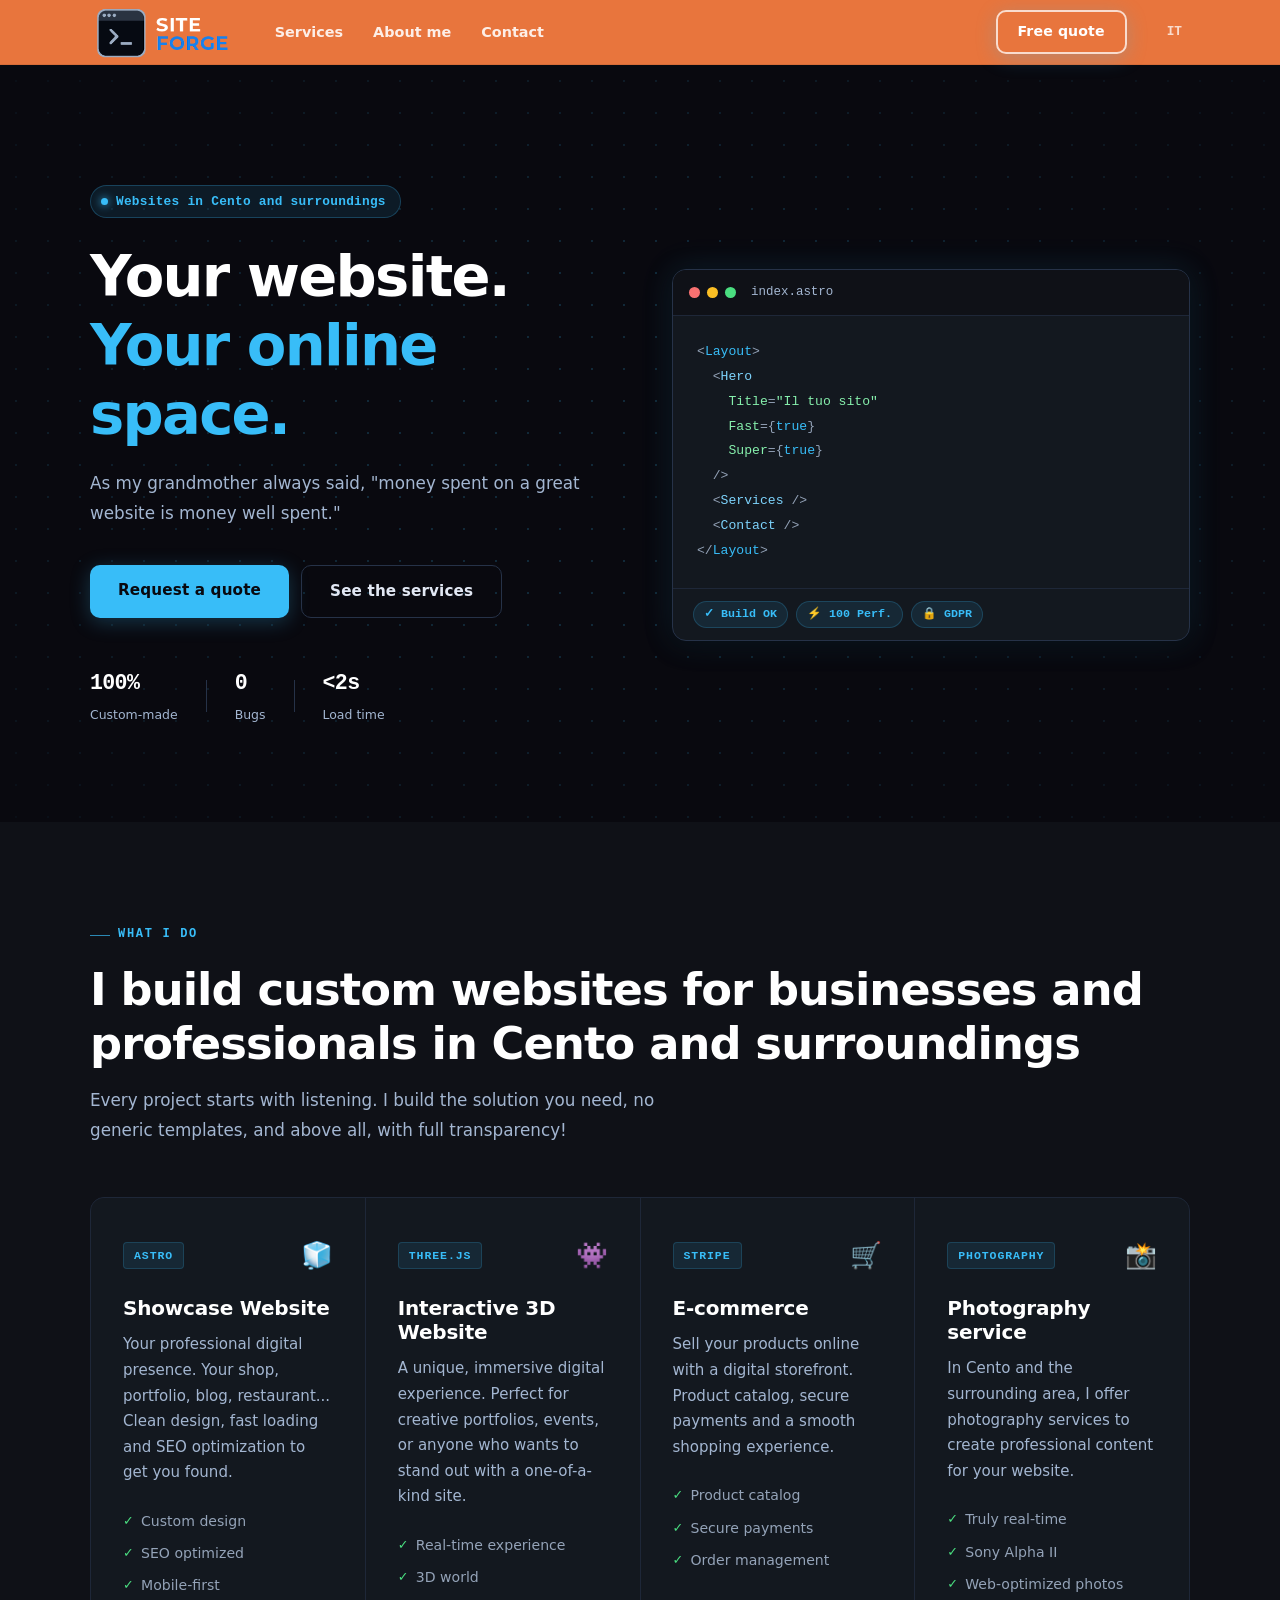
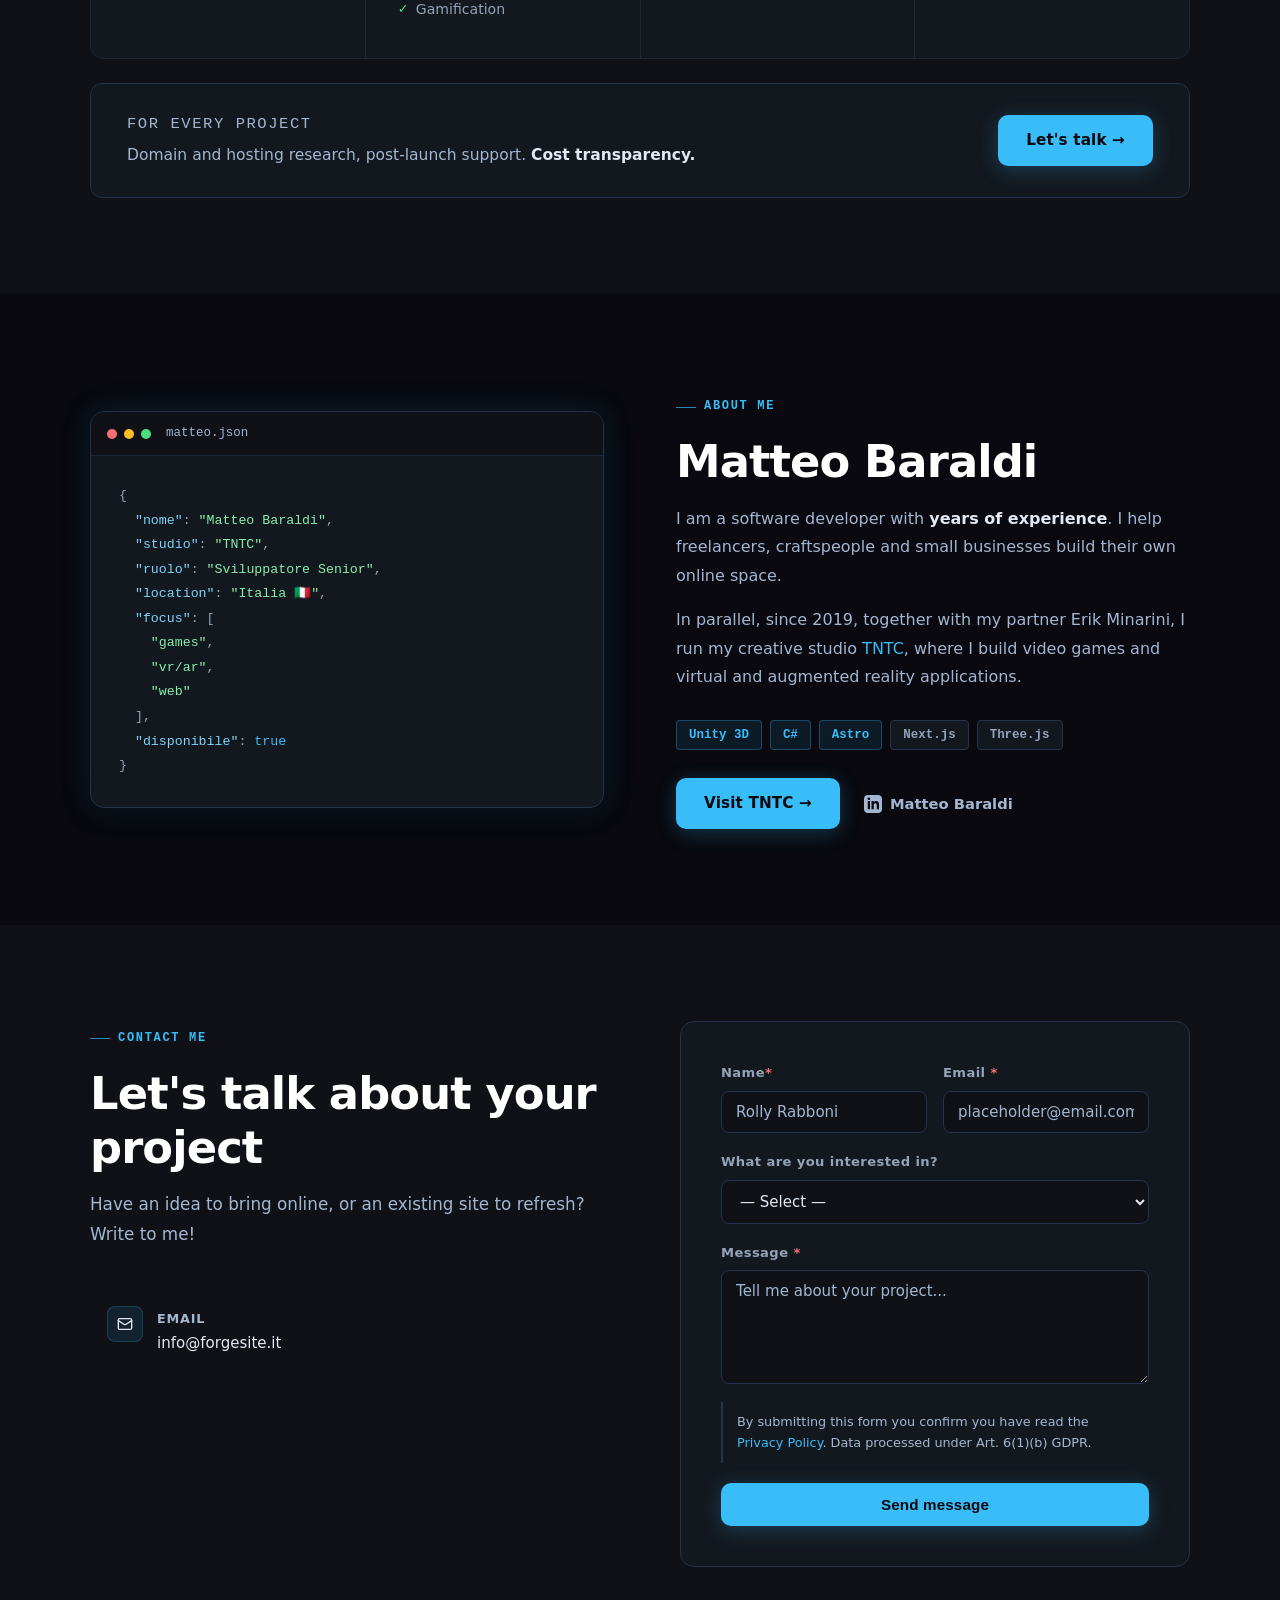
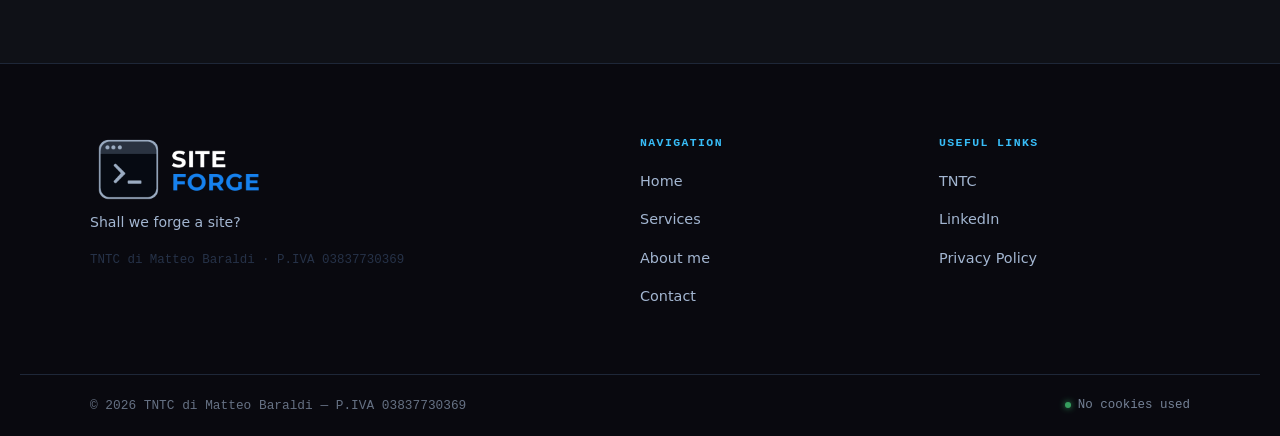
==== commit 3b29f4ab: "Deploy 2026-11-11 10:22 — 63b0cbb0d11e00af563d924a1bb28c44e0af18b2" ====
--- a/en/index.html
+++ b/en/index.html
@@ -1,5 +1,5 @@
-<!DOCTYPE html><html lang="en"> <head><meta charset="UTF-8"><meta name="viewport" content="width=device-width, initial-scale=1.0"><meta name="description" content="I build showcase sites, e-commerce stores and interactive 3D websites for businesses and professionals in Cento (Italy) and the surrounding area. Modern design, fast loading, SEO optimized."><meta name="author" content="Matteo Baraldi — TNTC"><meta name="robots" content="index, follow"><!-- Canonical --><link rel="canonical" href="https://forgesite.it/en/"><link rel="alternate" hreflang="it" href="https://forgesite.it/"><link rel="alternate" hreflang="en" href="https://forgesite.it/en/"><link rel="alternate" hreflang="x-default" href="https://forgesite.it/"><!-- Open Graph --><meta property="og:site_name" content="SITE FORGE"><meta property="og:title" content="SITE FORGE — Custom websites in Cento, Italy and surroundings"><meta property="og:description" content="I build showcase sites, e-commerce stores and interactive 3D websites for businesses and professionals in Cento (Italy) and the surrounding area. Modern design, fast loading, SEO optimized."><meta property="og:type" content="website"><meta property="og:locale" content="en_US"><meta property="og:url" content="https://forgesite.it/en/"><meta property="og:image" content="https://forgesite.it/thumb.png"><meta property="og:image:width" content="1200"><meta property="og:image:height" content="627"><meta property="og:image:alt" content="SITE FORGE — Custom websites in Cento, Italy and surroundings"><!-- Twitter / X Card --><meta name="twitter:card" content="summary_large_image"><meta name="twitter:title" content="SITE FORGE — Custom websites in Cento, Italy and surroundings"><meta name="twitter:description" content="I build showcase sites, e-commerce stores and interactive 3D websites for businesses and professionals in Cento (Italy) and the surrounding area. Modern design, fast loading, SEO optimized."><meta name="twitter:image" content="https://forgesite.it/thumb.png"><meta name="twitter:image:alt" content="SITE FORGE — Custom websites in Cento, Italy and surroundings"><!-- JSON-LD Structured Data --><script type="application/ld+json">{"@context":"https://schema.org","@graph":[{"@type":"Person","@id":"https://forgesite.it/#person","name":"Matteo Baraldi","url":"https://forgesite.it","email":"info@forgesite.it","jobTitle":"Senior Developer","worksFor":{"@type":"Organization","name":"TNTC di Matteo Baraldi","legalName":"TNTC di Matteo Baraldi","taxID":"03837730369","url":"https://toughnuttocrack.it"},"areaServed":["Cento"],"knowsAbout":["Web Development","Astro","Three.js","E-commerce","SEO"],"sameAs":["https://toughnuttocrack.it","https://www.linkedin.com/in/matteo-baraldi-51747b103"]},{"@type":"ProfessionalService","@id":"https://forgesite.it/#business","name":"SITE FORGE","url":"https://forgesite.it","email":"info@forgesite.it","image":"https://forgesite.it/thumb.png","logo":"https://forgesite.it/512.png","description":"I build showcase sites, e-commerce stores and interactive 3D websites for businesses and professionals in Cento (Italy) and the surrounding area. Modern design, fast loading, SEO optimized.","founder":{"@id":"https://forgesite.it/#person"},"address":{"@type":"PostalAddress","addressRegion":"Emilia-Romagna","addressCountry":"IT"},"areaServed":[{"@type":"City","name":"Cento"},{"@type":"Country","name":"Italia"}],"priceRange":"€€","knowsLanguage":["it","en"]},{"@type":"WebSite","@id":"https://forgesite.it/#website","url":"https://forgesite.it","name":"SITE FORGE","description":"I build showcase sites, e-commerce stores and interactive 3D websites for businesses and professionals in Cento (Italy) and the surrounding area. Modern design, fast loading, SEO optimized.","publisher":{"@id":"https://forgesite.it/#person"},"inLanguage":"en-US"}]}</script><title>SITE FORGE — Custom websites in Cento, Italy and surroundings</title><link rel="icon" type="image/png" sizes="32x32" href="/favicon.png"><link rel="icon" type="image/png" sizes="128x128" href="/128.png"><link rel="icon" type="image/png" sizes="256x256" href="/256.png"><link rel="apple-touch-icon" sizes="256x256" href="/256.png"><!-- GoatCounter analytics — no cookies, GDPR compliant --><script data-goatcounter="https://siteforge.goatcounter.com/count" async src="//gc.zgo.at/count.js"></script><link rel="stylesheet" href="/_astro/index.D1YU9sCZ.css">
-<link rel="stylesheet" href="/_astro/index.CNVPacbz.css"></head> <body>  <header class="site-header" id="top" data-astro-cid-3ef6ksr2> <div class="header-inner container" data-astro-cid-3ef6ksr2> <a href="/en" class="logo" aria-label="SITE FORGE — back to top" data-astro-cid-3ef6ksr2> <img src="/256.png" alt="" class="logo-img" width="256" height="256" data-astro-cid-3ef6ksr2> </a> <nav aria-label="Main navigation" data-astro-cid-3ef6ksr2> <ul class="nav-list" data-astro-cid-3ef6ksr2> <li data-astro-cid-3ef6ksr2><a href="#servizi" class="nav-link" data-astro-cid-3ef6ksr2>Services</a></li><li data-astro-cid-3ef6ksr2><a href="#chi-sono" class="nav-link" data-astro-cid-3ef6ksr2>About me</a></li><li data-astro-cid-3ef6ksr2><a href="#contattami" class="nav-link" data-astro-cid-3ef6ksr2>Contact</a></li> </ul> </nav> <a href="#contattami" class="btn btn-primary header-cta" data-astro-cid-3ef6ksr2>Free quote</a> <a href="/" class="lang-switch" data-astro-cid-3ef6ksr2>IT</a> <button class="burger" aria-label="Open menu" aria-expanded="false" aria-controls="mobile-menu" data-astro-cid-3ef6ksr2> <span data-astro-cid-3ef6ksr2></span><span data-astro-cid-3ef6ksr2></span><span data-astro-cid-3ef6ksr2></span> </button> </div> <div class="mobile-menu" id="mobile-menu" aria-hidden="true" data-astro-cid-3ef6ksr2> <ul data-astro-cid-3ef6ksr2> <li data-astro-cid-3ef6ksr2><a href="#servizi" class="mobile-link" data-astro-cid-3ef6ksr2>Services</a></li><li data-astro-cid-3ef6ksr2><a href="#chi-sono" class="mobile-link" data-astro-cid-3ef6ksr2>About me</a></li><li data-astro-cid-3ef6ksr2><a href="#contattami" class="mobile-link" data-astro-cid-3ef6ksr2>Contact</a></li> <li data-astro-cid-3ef6ksr2><a href="#contattami" class="btn btn-primary" style="margin-top:8px;display:block;text-align:center;" data-astro-cid-3ef6ksr2>Free quote</a></li> <li data-astro-cid-3ef6ksr2><a href="/" class="mobile-link" data-astro-cid-3ef6ksr2>IT</a></li> </ul> </div> </header> <script type="module">const t=document.querySelector(".burger"),r=document.getElementById("mobile-menu");t.addEventListener("click",()=>{const e=t.getAttribute("aria-expanded")==="true";t.setAttribute("aria-expanded",String(!e)),r.setAttribute("aria-hidden",String(e)),r.classList.toggle("open",!e),t.classList.toggle("active",!e)});document.querySelectorAll(".mobile-link").forEach(e=>{e.addEventListener("click",()=>{t.setAttribute("aria-expanded","false"),r.setAttribute("aria-hidden","true"),r.classList.remove("open"),t.classList.remove("active")})});const i=document.querySelector(".site-header");window.addEventListener("scroll",()=>{i.classList.toggle("scrolled",window.scrollY>40)},{passive:!0});</script>  <main> <section class="hero" aria-label="Introduction" data-astro-cid-bbe6dxrz> <!-- dot grid background --> <div class="hero-grid" aria-hidden="true" data-astro-cid-bbe6dxrz></div> <div class="hero-inner container" data-astro-cid-bbe6dxrz> <div class="hero-content fade-in" data-astro-cid-bbe6dxrz> <div class="hero-badge" data-astro-cid-bbe6dxrz> <span class="badge-dot" data-astro-cid-bbe6dxrz></span> <span data-astro-cid-bbe6dxrz>Shall we forge a site?</span> </div> <h1 class="hero-title" data-astro-cid-bbe6dxrz> Your website.<br data-astro-cid-bbe6dxrz> <span class="accent" data-astro-cid-bbe6dxrz>Your online space.</span> </h1> <p class="hero-desc" data-astro-cid-bbe6dxrz> As my grandmother always said, &quot;money spent on a great website is money well spent.&quot; </p> <div class="hero-actions" data-astro-cid-bbe6dxrz> <a href="#contattami" class="btn btn-primary" data-astro-cid-bbe6dxrz>Request a quote</a> <a href="#servizi" class="btn btn-outline" data-astro-cid-bbe6dxrz>See the services</a> </div> <div class="hero-stats" data-astro-cid-bbe6dxrz> <div class="stat" data-astro-cid-bbe6dxrz> <span class="stat-n" data-astro-cid-bbe6dxrz>100%</span> <span class="stat-l" data-astro-cid-bbe6dxrz>Custom-made</span> </div> <div class="stat-divider" aria-hidden="true" data-astro-cid-bbe6dxrz></div> <div class="stat" data-astro-cid-bbe6dxrz> <span class="stat-n" data-astro-cid-bbe6dxrz>0</span> <span class="stat-l" data-astro-cid-bbe6dxrz>Bugs</span> </div> <div class="stat-divider" aria-hidden="true" data-astro-cid-bbe6dxrz></div> <div class="stat" data-astro-cid-bbe6dxrz> <span class="stat-n" data-astro-cid-bbe6dxrz>&lt;2s</span> <span class="stat-l" data-astro-cid-bbe6dxrz>Load time</span> </div> </div> </div> <div class="hero-visual fade-in" aria-hidden="true" data-astro-cid-bbe6dxrz> <div class="code-window" data-astro-cid-bbe6dxrz> <div class="code-bar" data-astro-cid-bbe6dxrz> <span class="dot r" data-astro-cid-bbe6dxrz></span><span class="dot y" data-astro-cid-bbe6dxrz></span><span class="dot g" data-astro-cid-bbe6dxrz></span> <span class="code-filename" data-astro-cid-bbe6dxrz>index.astro</span> </div> <pre class="code-body" data-astro-cid-bbe6dxrz><span class="c-muted" data-astro-cid-bbe6dxrz>&lt;</span><span class="c-accent" data-astro-cid-bbe6dxrz>Layout</span><span class="c-muted" data-astro-cid-bbe6dxrz>&gt;</span>
+<!DOCTYPE html><html lang="en"> <head><meta charset="UTF-8"><meta name="viewport" content="width=device-width, initial-scale=1.0"><meta name="description" content="I build showcase sites, e-commerce stores and interactive 3D websites for businesses and professionals in Cento (Italy) and the surrounding area. Modern design, fast loading, SEO optimized."><meta name="author" content="Matteo Baraldi — TNTC"><meta name="robots" content="index, follow"><!-- Canonical --><link rel="canonical" href="https://forgesite.it/en/"><link rel="alternate" hreflang="it" href="https://forgesite.it/"><link rel="alternate" hreflang="en" href="https://forgesite.it/en/"><link rel="alternate" hreflang="x-default" href="https://forgesite.it/"><!-- Open Graph --><meta property="og:site_name" content="SITE FORGE"><meta property="og:title" content="Websites and web design in Cento, Italy and surroundings | SITE FORGE"><meta property="og:description" content="I build showcase sites, e-commerce stores and interactive 3D websites for businesses and professionals in Cento (Italy) and the surrounding area. Modern design, fast loading, SEO optimized."><meta property="og:type" content="website"><meta property="og:locale" content="en_US"><meta property="og:url" content="https://forgesite.it/en/"><meta property="og:image" content="https://forgesite.it/thumb.png"><meta property="og:image:width" content="1200"><meta property="og:image:height" content="627"><meta property="og:image:alt" content="Websites and web design in Cento, Italy and surroundings | SITE FORGE"><!-- Twitter / X Card --><meta name="twitter:card" content="summary_large_image"><meta name="twitter:title" content="Websites and web design in Cento, Italy and surroundings | SITE FORGE"><meta name="twitter:description" content="I build showcase sites, e-commerce stores and interactive 3D websites for businesses and professionals in Cento (Italy) and the surrounding area. Modern design, fast loading, SEO optimized."><meta name="twitter:image" content="https://forgesite.it/thumb.png"><meta name="twitter:image:alt" content="Websites and web design in Cento, Italy and surroundings | SITE FORGE"><!-- JSON-LD Structured Data --><script type="application/ld+json">{"@context":"https://schema.org","@graph":[{"@type":"Person","@id":"https://forgesite.it/#person","name":"Matteo Baraldi","url":"https://forgesite.it","email":"info@forgesite.it","jobTitle":"Senior Developer","worksFor":{"@type":"Organization","name":"TNTC di Matteo Baraldi","legalName":"TNTC di Matteo Baraldi","taxID":"03837730369","url":"https://toughnuttocrack.it"},"areaServed":["Cento"],"knowsAbout":["Web Development","Astro","Three.js","E-commerce","SEO"],"sameAs":["https://toughnuttocrack.it","https://www.linkedin.com/in/matteo-baraldi-51747b103"]},{"@type":"ProfessionalService","@id":"https://forgesite.it/#business","name":"SITE FORGE","url":"https://forgesite.it","email":"info@forgesite.it","image":"https://forgesite.it/thumb.png","logo":"https://forgesite.it/512.png","description":"I build showcase sites, e-commerce stores and interactive 3D websites for businesses and professionals in Cento (Italy) and the surrounding area. Modern design, fast loading, SEO optimized.","founder":{"@id":"https://forgesite.it/#person"},"address":{"@type":"PostalAddress","addressRegion":"Emilia-Romagna","addressCountry":"IT"},"areaServed":[{"@type":"City","name":"Cento"},{"@type":"Country","name":"Italia"}],"priceRange":"€€","knowsLanguage":["it","en"]},{"@type":"WebSite","@id":"https://forgesite.it/#website","url":"https://forgesite.it","name":"SITE FORGE","description":"I build showcase sites, e-commerce stores and interactive 3D websites for businesses and professionals in Cento (Italy) and the surrounding area. Modern design, fast loading, SEO optimized.","publisher":{"@id":"https://forgesite.it/#person"},"inLanguage":"en-US"}]}</script><title>Websites and web design in Cento, Italy and surroundings | SITE FORGE</title><link rel="icon" type="image/png" sizes="32x32" href="/favicon.png"><link rel="icon" type="image/png" sizes="128x128" href="/128.png"><link rel="icon" type="image/png" sizes="256x256" href="/256.png"><link rel="apple-touch-icon" sizes="256x256" href="/256.png"><!-- GoatCounter analytics — no cookies, GDPR compliant --><script data-goatcounter="https://siteforge.goatcounter.com/count" async src="//gc.zgo.at/count.js"></script><link rel="stylesheet" href="/_astro/index.D1YU9sCZ.css">
+<link rel="stylesheet" href="/_astro/index.CNVPacbz.css"></head> <body>  <header class="site-header" id="top" data-astro-cid-3ef6ksr2> <div class="header-inner container" data-astro-cid-3ef6ksr2> <a href="/en" class="logo" aria-label="SITE FORGE — back to top" data-astro-cid-3ef6ksr2> <img src="/256.png" alt="" class="logo-img" width="256" height="256" data-astro-cid-3ef6ksr2> </a> <nav aria-label="Main navigation" data-astro-cid-3ef6ksr2> <ul class="nav-list" data-astro-cid-3ef6ksr2> <li data-astro-cid-3ef6ksr2><a href="#servizi" class="nav-link" data-astro-cid-3ef6ksr2>Services</a></li><li data-astro-cid-3ef6ksr2><a href="#chi-sono" class="nav-link" data-astro-cid-3ef6ksr2>About me</a></li><li data-astro-cid-3ef6ksr2><a href="#contattami" class="nav-link" data-astro-cid-3ef6ksr2>Contact</a></li> </ul> </nav> <a href="#contattami" class="btn btn-primary header-cta" data-astro-cid-3ef6ksr2>Free quote</a> <a href="/" class="lang-switch" data-astro-cid-3ef6ksr2>IT</a> <button class="burger" aria-label="Open menu" aria-expanded="false" aria-controls="mobile-menu" data-astro-cid-3ef6ksr2> <span data-astro-cid-3ef6ksr2></span><span data-astro-cid-3ef6ksr2></span><span data-astro-cid-3ef6ksr2></span> </button> </div> <div class="mobile-menu" id="mobile-menu" aria-hidden="true" data-astro-cid-3ef6ksr2> <ul data-astro-cid-3ef6ksr2> <li data-astro-cid-3ef6ksr2><a href="#servizi" class="mobile-link" data-astro-cid-3ef6ksr2>Services</a></li><li data-astro-cid-3ef6ksr2><a href="#chi-sono" class="mobile-link" data-astro-cid-3ef6ksr2>About me</a></li><li data-astro-cid-3ef6ksr2><a href="#contattami" class="mobile-link" data-astro-cid-3ef6ksr2>Contact</a></li> <li data-astro-cid-3ef6ksr2><a href="#contattami" class="btn btn-primary" style="margin-top:8px;display:block;text-align:center;" data-astro-cid-3ef6ksr2>Free quote</a></li> <li data-astro-cid-3ef6ksr2><a href="/" class="mobile-link" data-astro-cid-3ef6ksr2>IT</a></li> </ul> </div> </header> <script type="module">const t=document.querySelector(".burger"),r=document.getElementById("mobile-menu");t.addEventListener("click",()=>{const e=t.getAttribute("aria-expanded")==="true";t.setAttribute("aria-expanded",String(!e)),r.setAttribute("aria-hidden",String(e)),r.classList.toggle("open",!e),t.classList.toggle("active",!e)});document.querySelectorAll(".mobile-link").forEach(e=>{e.addEventListener("click",()=>{t.setAttribute("aria-expanded","false"),r.setAttribute("aria-hidden","true"),r.classList.remove("open"),t.classList.remove("active")})});const i=document.querySelector(".site-header");window.addEventListener("scroll",()=>{i.classList.toggle("scrolled",window.scrollY>40)},{passive:!0});</script>  <main> <section class="hero" aria-label="Introduction" data-astro-cid-bbe6dxrz> <!-- dot grid background --> <div class="hero-grid" aria-hidden="true" data-astro-cid-bbe6dxrz></div> <div class="hero-inner container" data-astro-cid-bbe6dxrz> <div class="hero-content fade-in" data-astro-cid-bbe6dxrz> <div class="hero-badge" data-astro-cid-bbe6dxrz> <span class="badge-dot" data-astro-cid-bbe6dxrz></span> <span data-astro-cid-bbe6dxrz>Websites in Cento and surroundings</span> </div> <h1 class="hero-title" data-astro-cid-bbe6dxrz> Your website.<br data-astro-cid-bbe6dxrz> <span class="accent" data-astro-cid-bbe6dxrz>Your online space.</span> </h1> <p class="hero-desc" data-astro-cid-bbe6dxrz> As my grandmother always said, &quot;money spent on a great website is money well spent.&quot; </p> <div class="hero-actions" data-astro-cid-bbe6dxrz> <a href="#contattami" class="btn btn-primary" data-astro-cid-bbe6dxrz>Request a quote</a> <a href="#servizi" class="btn btn-outline" data-astro-cid-bbe6dxrz>See the services</a> </div> <div class="hero-stats" data-astro-cid-bbe6dxrz> <div class="stat" data-astro-cid-bbe6dxrz> <span class="stat-n" data-astro-cid-bbe6dxrz>100%</span> <span class="stat-l" data-astro-cid-bbe6dxrz>Custom-made</span> </div> <div class="stat-divider" aria-hidden="true" data-astro-cid-bbe6dxrz></div> <div class="stat" data-astro-cid-bbe6dxrz> <span class="stat-n" data-astro-cid-bbe6dxrz>0</span> <span class="stat-l" data-astro-cid-bbe6dxrz>Bugs</span> </div> <div class="stat-divider" aria-hidden="true" data-astro-cid-bbe6dxrz></div> <div class="stat" data-astro-cid-bbe6dxrz> <span class="stat-n" data-astro-cid-bbe6dxrz>&lt;2s</span> <span class="stat-l" data-astro-cid-bbe6dxrz>Load time</span> </div> </div> </div> <div class="hero-visual fade-in" aria-hidden="true" data-astro-cid-bbe6dxrz> <div class="code-window" data-astro-cid-bbe6dxrz> <div class="code-bar" data-astro-cid-bbe6dxrz> <span class="dot r" data-astro-cid-bbe6dxrz></span><span class="dot y" data-astro-cid-bbe6dxrz></span><span class="dot g" data-astro-cid-bbe6dxrz></span> <span class="code-filename" data-astro-cid-bbe6dxrz>index.astro</span> </div> <pre class="code-body" data-astro-cid-bbe6dxrz><span class="c-muted" data-astro-cid-bbe6dxrz>&lt;</span><span class="c-accent" data-astro-cid-bbe6dxrz>Layout</span><span class="c-muted" data-astro-cid-bbe6dxrz>&gt;</span>
   <span class="c-muted" data-astro-cid-bbe6dxrz>&lt;</span><span class="c-blue" data-astro-cid-bbe6dxrz>Hero</span>
     <span class="c-green" data-astro-cid-bbe6dxrz>Title</span><span class="c-muted" data-astro-cid-bbe6dxrz>=</span><span class="c-green" data-astro-cid-bbe6dxrz>"Il tuo sito"</span>
     <span class="c-green" data-astro-cid-bbe6dxrz>Fast</span><span class="c-muted" data-astro-cid-bbe6dxrz>=&lbrace;</span><span class="c-accent" data-astro-cid-bbe6dxrz>true</span><span class="c-muted" data-astro-cid-bbe6dxrz>&rbrace;</span>
@@ -7,7 +7,7 @@
   <span class="c-muted" data-astro-cid-bbe6dxrz>/&gt;</span>
   <span class="c-muted" data-astro-cid-bbe6dxrz>&lt;</span><span class="c-blue" data-astro-cid-bbe6dxrz>Services</span> <span class="c-muted" data-astro-cid-bbe6dxrz>/&gt;</span>
   <span class="c-muted" data-astro-cid-bbe6dxrz>&lt;</span><span class="c-blue" data-astro-cid-bbe6dxrz>Contact</span> <span class="c-muted" data-astro-cid-bbe6dxrz>/&gt;</span>
-<span class="c-muted" data-astro-cid-bbe6dxrz>&lt;/</span><span class="c-accent" data-astro-cid-bbe6dxrz>Layout</span><span class="c-muted" data-astro-cid-bbe6dxrz>&gt;</span></pre> <div class="code-footer" data-astro-cid-bbe6dxrz> <span class="pill" data-astro-cid-bbe6dxrz>✓ Build OK</span> <span class="pill" data-astro-cid-bbe6dxrz>⚡ 100 Perf.</span> <span class="pill" data-astro-cid-bbe6dxrz>🔒 GDPR</span> </div> </div> </div> </div> </section>  <section id="servizi" aria-labelledby="servizi-title" data-astro-cid-w6twagzt> <div class="container" data-astro-cid-w6twagzt> <div class="fade-in" data-astro-cid-w6twagzt> <span class="section-label" data-astro-cid-w6twagzt>What I do</span> <h2 class="section-title" id="servizi-title" data-astro-cid-w6twagzt>I build custom websites for you or your business</h2> <p class="section-subtitle" data-astro-cid-w6twagzt> Every project starts with listening. I build the solution you need, no generic templates, and above all, with full transparency! </p> </div> <div class="servizi-grid" data-astro-cid-w6twagzt> <article class="card fade-in" style="transition-delay: 0s" data-astro-cid-w6twagzt> <div class="card-top" data-astro-cid-w6twagzt> <span class="card-tag" data-astro-cid-w6twagzt>Astro</span> <span class="card-emoji" aria-hidden="true" data-astro-cid-w6twagzt>🧊</span> </div> <h3 class="card-title" data-astro-cid-w6twagzt>Showcase Website</h3> <p class="card-desc" data-astro-cid-w6twagzt>Your professional digital presence. Your shop, portfolio, blog, restaurant... Clean design, fast loading and SEO optimization to get you found.</p> <ul class="card-punti" data-astro-cid-w6twagzt> <li data-astro-cid-w6twagzt>Custom design</li><li data-astro-cid-w6twagzt>SEO optimized</li><li data-astro-cid-w6twagzt>Mobile-first</li> </ul> </article><article class="card fade-in" style="transition-delay: 0.12s" data-astro-cid-w6twagzt> <div class="card-top" data-astro-cid-w6twagzt> <span class="card-tag" data-astro-cid-w6twagzt>Three.js</span> <span class="card-emoji" aria-hidden="true" data-astro-cid-w6twagzt>👾</span> </div> <h3 class="card-title" data-astro-cid-w6twagzt>Interactive 3D Website</h3> <p class="card-desc" data-astro-cid-w6twagzt>A unique, immersive digital experience. Perfect for creative portfolios, events, or anyone who wants to stand out with a one-of-a-kind site.</p> <ul class="card-punti" data-astro-cid-w6twagzt> <li data-astro-cid-w6twagzt>Real-time experience</li><li data-astro-cid-w6twagzt>3D world</li><li data-astro-cid-w6twagzt>Gamification</li> </ul> </article><article class="card fade-in" style="transition-delay: 0.24s" data-astro-cid-w6twagzt> <div class="card-top" data-astro-cid-w6twagzt> <span class="card-tag" data-astro-cid-w6twagzt>Stripe</span> <span class="card-emoji" aria-hidden="true" data-astro-cid-w6twagzt>🛒</span> </div> <h3 class="card-title" data-astro-cid-w6twagzt>E-commerce</h3> <p class="card-desc" data-astro-cid-w6twagzt>Sell your products online with a digital storefront. Product catalog, secure payments and a smooth shopping experience.</p> <ul class="card-punti" data-astro-cid-w6twagzt> <li data-astro-cid-w6twagzt>Product catalog</li><li data-astro-cid-w6twagzt>Secure payments</li><li data-astro-cid-w6twagzt>Order management</li> </ul> </article><article class="card fade-in" style="transition-delay: 0.36s" data-astro-cid-w6twagzt> <div class="card-top" data-astro-cid-w6twagzt> <span class="card-tag" data-astro-cid-w6twagzt>Photography</span> <span class="card-emoji" aria-hidden="true" data-astro-cid-w6twagzt>📸</span> </div> <h3 class="card-title" data-astro-cid-w6twagzt>Photography service</h3> <p class="card-desc" data-astro-cid-w6twagzt>In Cento and the surrounding area, I offer photography services to create professional content for your website.</p> <ul class="card-punti" data-astro-cid-w6twagzt> <li data-astro-cid-w6twagzt>Truly real-time</li><li data-astro-cid-w6twagzt>Sony Alpha II</li><li data-astro-cid-w6twagzt>Web-optimized photos</li> </ul> </article> </div> <div class="servizi-nota fade-in" data-astro-cid-w6twagzt> <div class="nota-text" data-astro-cid-w6twagzt> <p class="nota-label" data-astro-cid-w6twagzt>For every project</p> <p data-astro-cid-w6twagzt>Domain and hosting research, post-launch support. <strong data-astro-cid-w6twagzt>Cost transparency.</strong></p> </div> <a href="#contattami" class="btn btn-primary" data-astro-cid-w6twagzt>Let&#39;s talk →</a> </div> </div> </section>  <section id="chi-sono" aria-labelledby="chi-sono-title" data-astro-cid-bcfkmavs> <div class="container chi-inner" data-astro-cid-bcfkmavs> <!-- Code-style card left --> <div class="chi-card fade-in" aria-hidden="true" data-astro-cid-bcfkmavs> <div class="card-bar" data-astro-cid-bcfkmavs> <span class="dot r" data-astro-cid-bcfkmavs></span><span class="dot y" data-astro-cid-bcfkmavs></span><span class="dot g" data-astro-cid-bcfkmavs></span> <span class="card-file" data-astro-cid-bcfkmavs>matteo.json</span> </div> <pre class="card-code" data-astro-cid-bcfkmavs><code data-astro-cid-bcfkmavs>&lbrace;
+<span class="c-muted" data-astro-cid-bbe6dxrz>&lt;/</span><span class="c-accent" data-astro-cid-bbe6dxrz>Layout</span><span class="c-muted" data-astro-cid-bbe6dxrz>&gt;</span></pre> <div class="code-footer" data-astro-cid-bbe6dxrz> <span class="pill" data-astro-cid-bbe6dxrz>✓ Build OK</span> <span class="pill" data-astro-cid-bbe6dxrz>⚡ 100 Perf.</span> <span class="pill" data-astro-cid-bbe6dxrz>🔒 GDPR</span> </div> </div> </div> </div> </section>  <section id="servizi" aria-labelledby="servizi-title" data-astro-cid-w6twagzt> <div class="container" data-astro-cid-w6twagzt> <div class="fade-in" data-astro-cid-w6twagzt> <span class="section-label" data-astro-cid-w6twagzt>What I do</span> <h2 class="section-title" id="servizi-title" data-astro-cid-w6twagzt>I build custom websites for businesses and professionals in Cento and surroundings</h2> <p class="section-subtitle" data-astro-cid-w6twagzt> Every project starts with listening. I build the solution you need, no generic templates, and above all, with full transparency! </p> </div> <div class="servizi-grid" data-astro-cid-w6twagzt> <article class="card fade-in" style="transition-delay: 0s" data-astro-cid-w6twagzt> <div class="card-top" data-astro-cid-w6twagzt> <span class="card-tag" data-astro-cid-w6twagzt>Astro</span> <span class="card-emoji" aria-hidden="true" data-astro-cid-w6twagzt>🧊</span> </div> <h3 class="card-title" data-astro-cid-w6twagzt>Showcase Website</h3> <p class="card-desc" data-astro-cid-w6twagzt>Your professional digital presence. Your shop, portfolio, blog, restaurant... Clean design, fast loading and SEO optimization to get you found.</p> <ul class="card-punti" data-astro-cid-w6twagzt> <li data-astro-cid-w6twagzt>Custom design</li><li data-astro-cid-w6twagzt>SEO optimized</li><li data-astro-cid-w6twagzt>Mobile-first</li> </ul> </article><article class="card fade-in" style="transition-delay: 0.12s" data-astro-cid-w6twagzt> <div class="card-top" data-astro-cid-w6twagzt> <span class="card-tag" data-astro-cid-w6twagzt>Three.js</span> <span class="card-emoji" aria-hidden="true" data-astro-cid-w6twagzt>👾</span> </div> <h3 class="card-title" data-astro-cid-w6twagzt>Interactive 3D Website</h3> <p class="card-desc" data-astro-cid-w6twagzt>A unique, immersive digital experience. Perfect for creative portfolios, events, or anyone who wants to stand out with a one-of-a-kind site.</p> <ul class="card-punti" data-astro-cid-w6twagzt> <li data-astro-cid-w6twagzt>Real-time experience</li><li data-astro-cid-w6twagzt>3D world</li><li data-astro-cid-w6twagzt>Gamification</li> </ul> </article><article class="card fade-in" style="transition-delay: 0.24s" data-astro-cid-w6twagzt> <div class="card-top" data-astro-cid-w6twagzt> <span class="card-tag" data-astro-cid-w6twagzt>Stripe</span> <span class="card-emoji" aria-hidden="true" data-astro-cid-w6twagzt>🛒</span> </div> <h3 class="card-title" data-astro-cid-w6twagzt>E-commerce</h3> <p class="card-desc" data-astro-cid-w6twagzt>Sell your products online with a digital storefront. Product catalog, secure payments and a smooth shopping experience.</p> <ul class="card-punti" data-astro-cid-w6twagzt> <li data-astro-cid-w6twagzt>Product catalog</li><li data-astro-cid-w6twagzt>Secure payments</li><li data-astro-cid-w6twagzt>Order management</li> </ul> </article><article class="card fade-in" style="transition-delay: 0.36s" data-astro-cid-w6twagzt> <div class="card-top" data-astro-cid-w6twagzt> <span class="card-tag" data-astro-cid-w6twagzt>Photography</span> <span class="card-emoji" aria-hidden="true" data-astro-cid-w6twagzt>📸</span> </div> <h3 class="card-title" data-astro-cid-w6twagzt>Photography service</h3> <p class="card-desc" data-astro-cid-w6twagzt>In Cento and the surrounding area, I offer photography services to create professional content for your website.</p> <ul class="card-punti" data-astro-cid-w6twagzt> <li data-astro-cid-w6twagzt>Truly real-time</li><li data-astro-cid-w6twagzt>Sony Alpha II</li><li data-astro-cid-w6twagzt>Web-optimized photos</li> </ul> </article> </div> <div class="servizi-nota fade-in" data-astro-cid-w6twagzt> <div class="nota-text" data-astro-cid-w6twagzt> <p class="nota-label" data-astro-cid-w6twagzt>For every project</p> <p data-astro-cid-w6twagzt>Domain and hosting research, post-launch support. <strong data-astro-cid-w6twagzt>Cost transparency.</strong></p> </div> <a href="#contattami" class="btn btn-primary" data-astro-cid-w6twagzt>Let&#39;s talk →</a> </div> </div> </section>  <section id="chi-sono" aria-labelledby="chi-sono-title" data-astro-cid-bcfkmavs> <div class="container chi-inner" data-astro-cid-bcfkmavs> <!-- Code-style card left --> <div class="chi-card fade-in" aria-hidden="true" data-astro-cid-bcfkmavs> <div class="card-bar" data-astro-cid-bcfkmavs> <span class="dot r" data-astro-cid-bcfkmavs></span><span class="dot y" data-astro-cid-bcfkmavs></span><span class="dot g" data-astro-cid-bcfkmavs></span> <span class="card-file" data-astro-cid-bcfkmavs>matteo.json</span> </div> <pre class="card-code" data-astro-cid-bcfkmavs><code data-astro-cid-bcfkmavs>&lbrace;
   <span class="k" data-astro-cid-bcfkmavs>"nome"</span>: <span class="s" data-astro-cid-bcfkmavs>"Matteo Baraldi"</span>,
   <span class="k" data-astro-cid-bcfkmavs>"studio"</span>: <span class="s" data-astro-cid-bcfkmavs>"TNTC"</span>,
   <span class="k" data-astro-cid-bcfkmavs>"ruolo"</span>: <span class="s" data-astro-cid-bcfkmavs>"Sviluppatore Senior"</span>,
